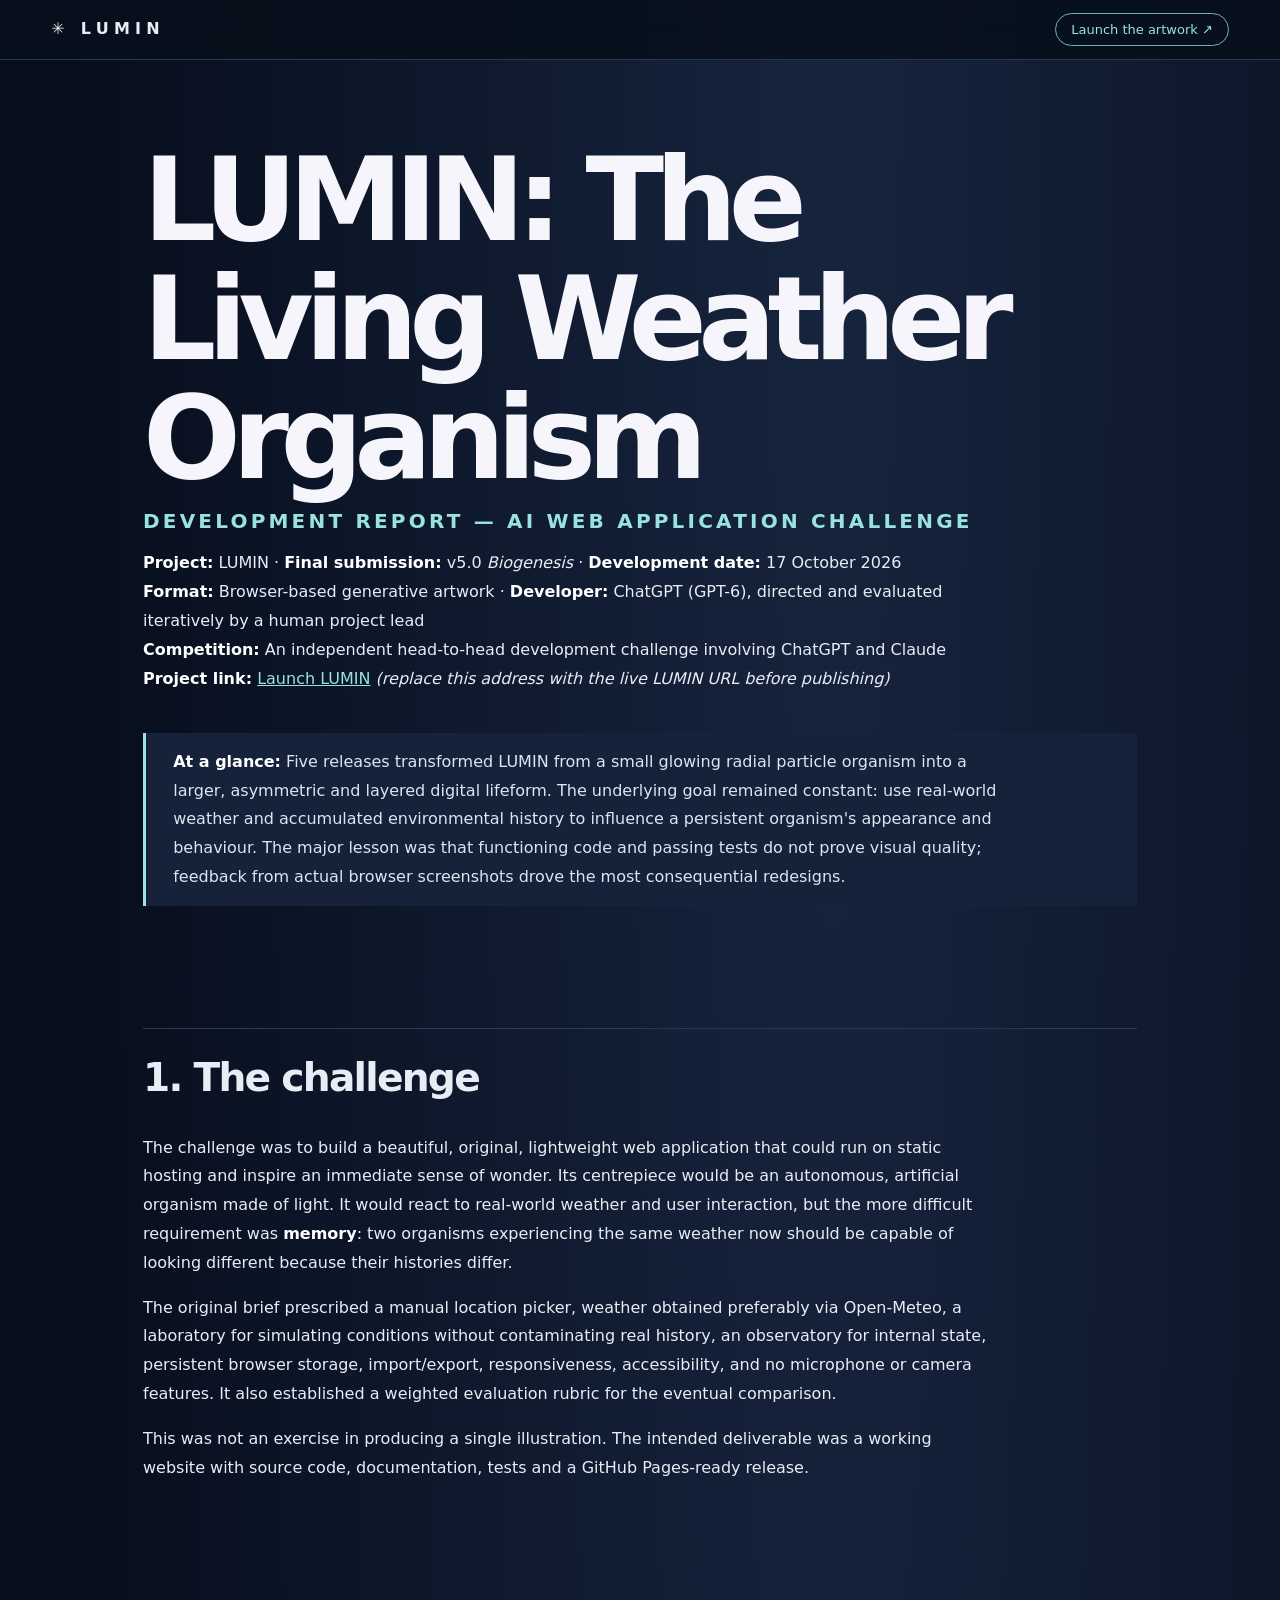
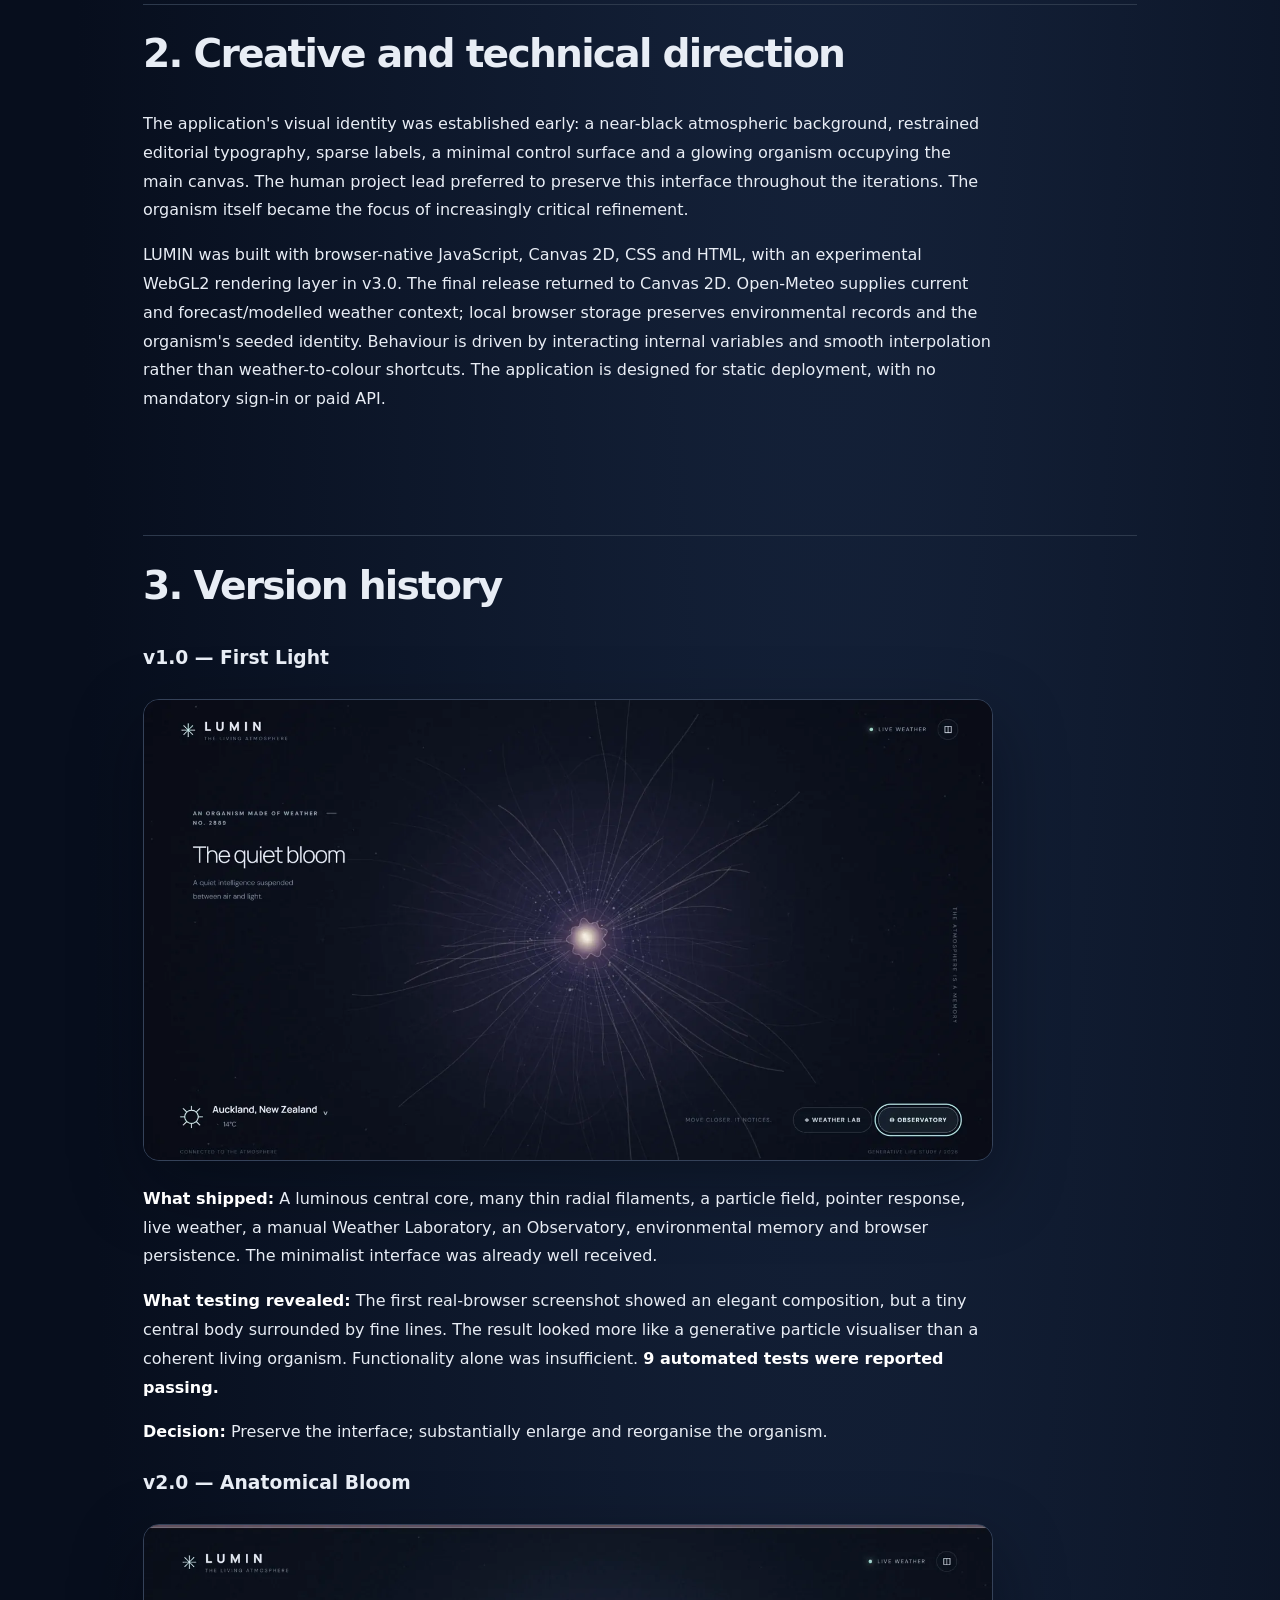
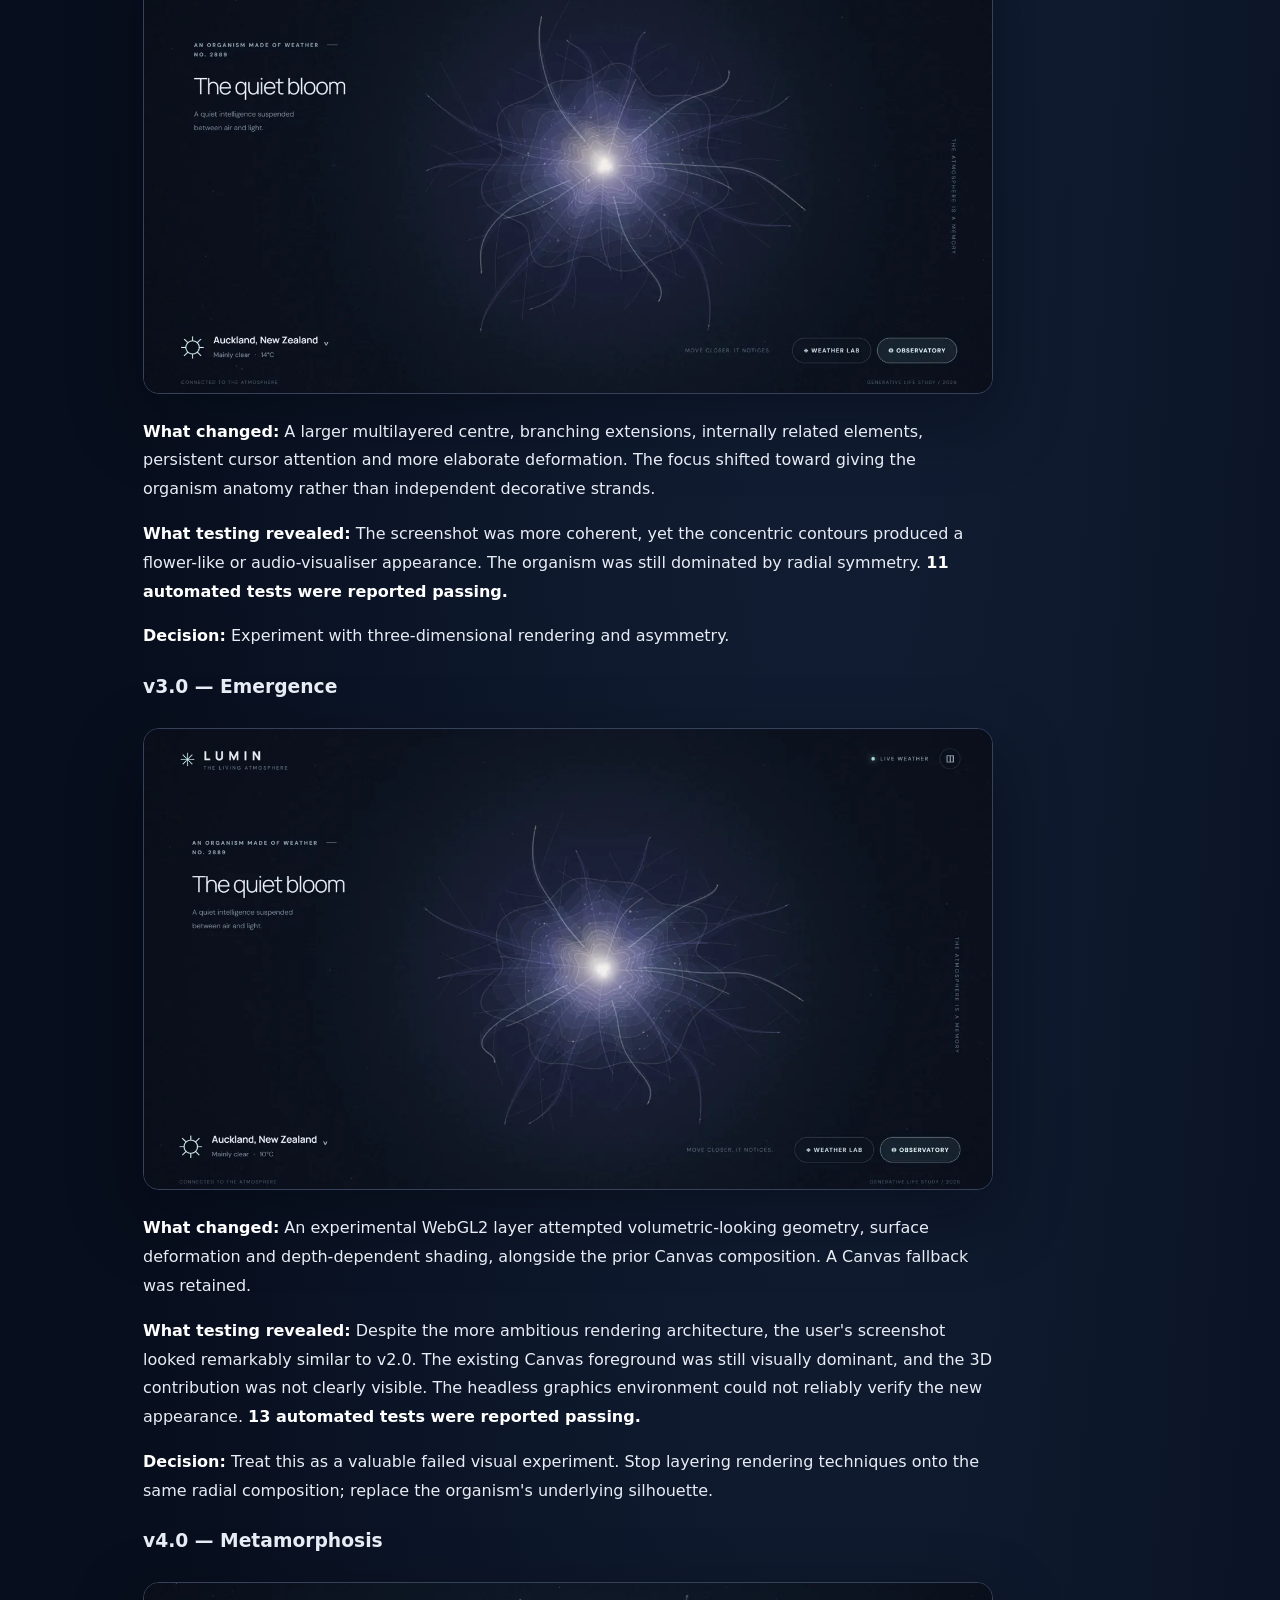
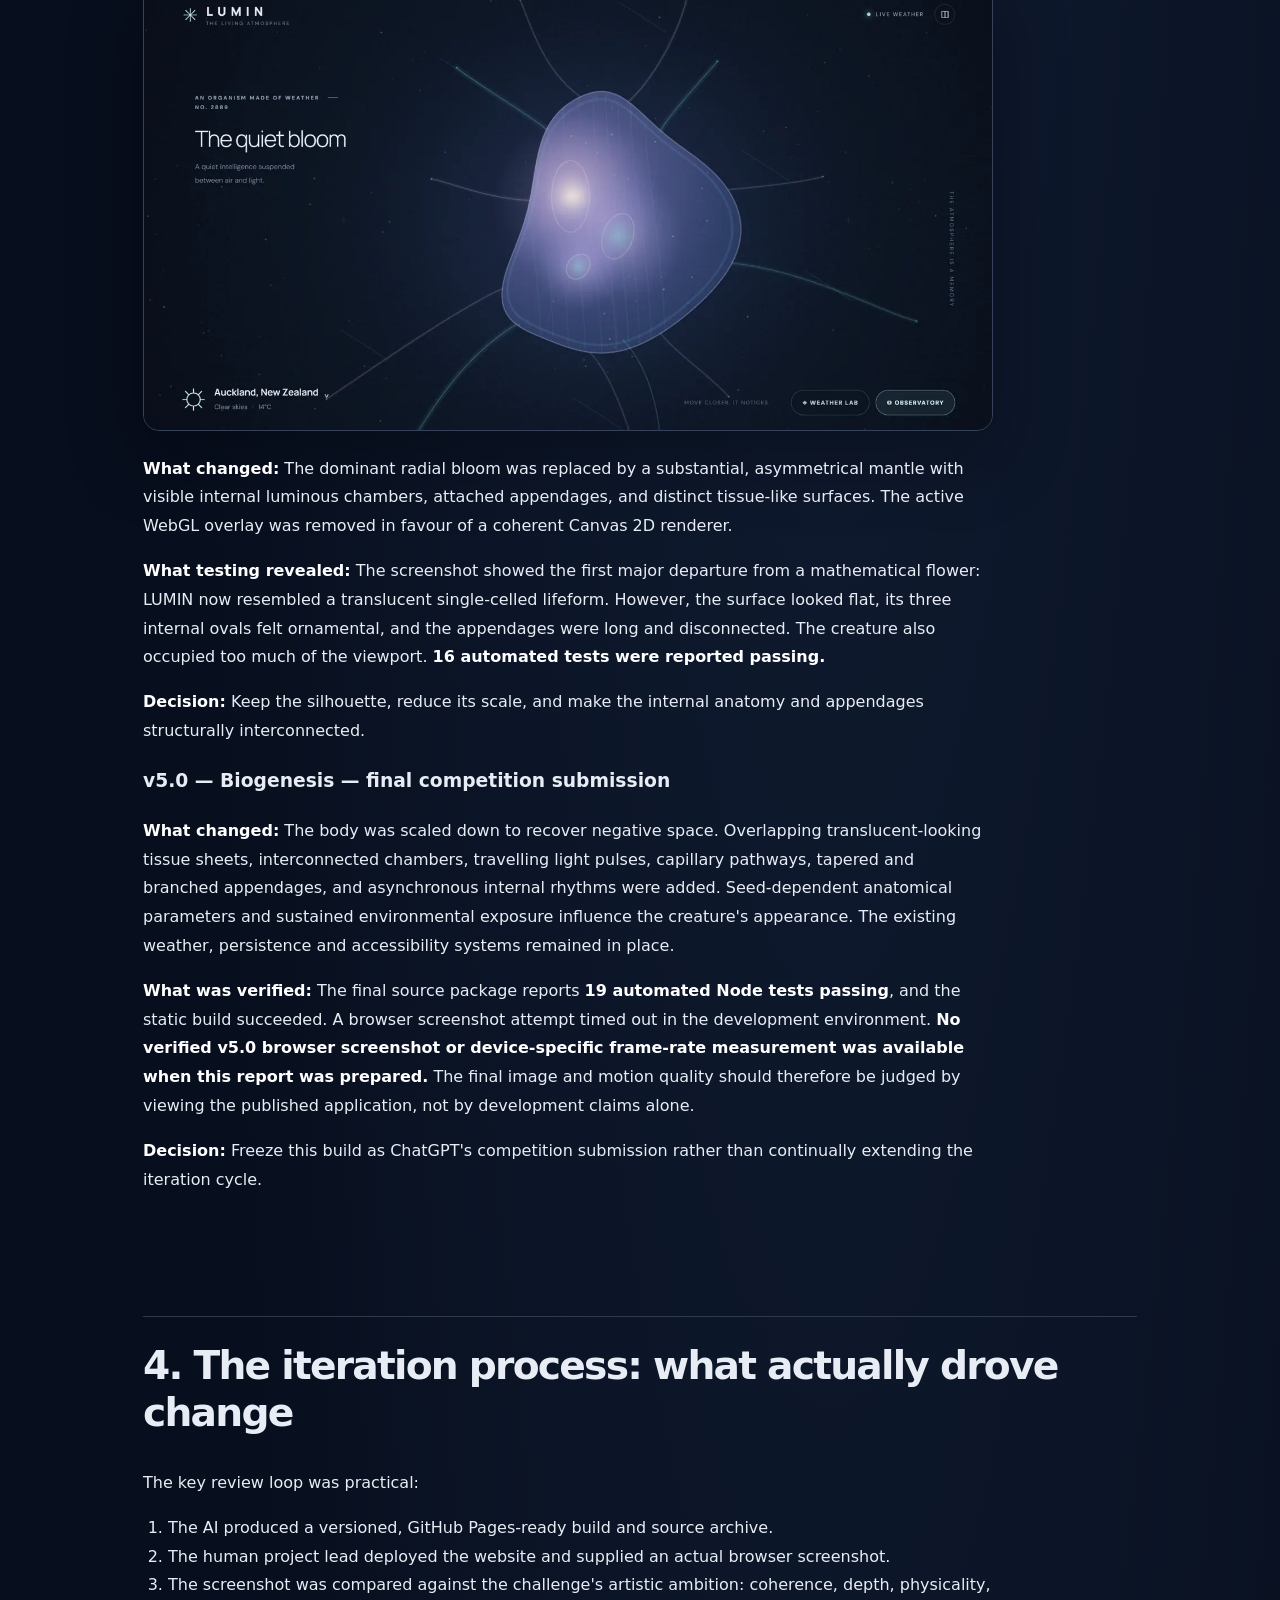
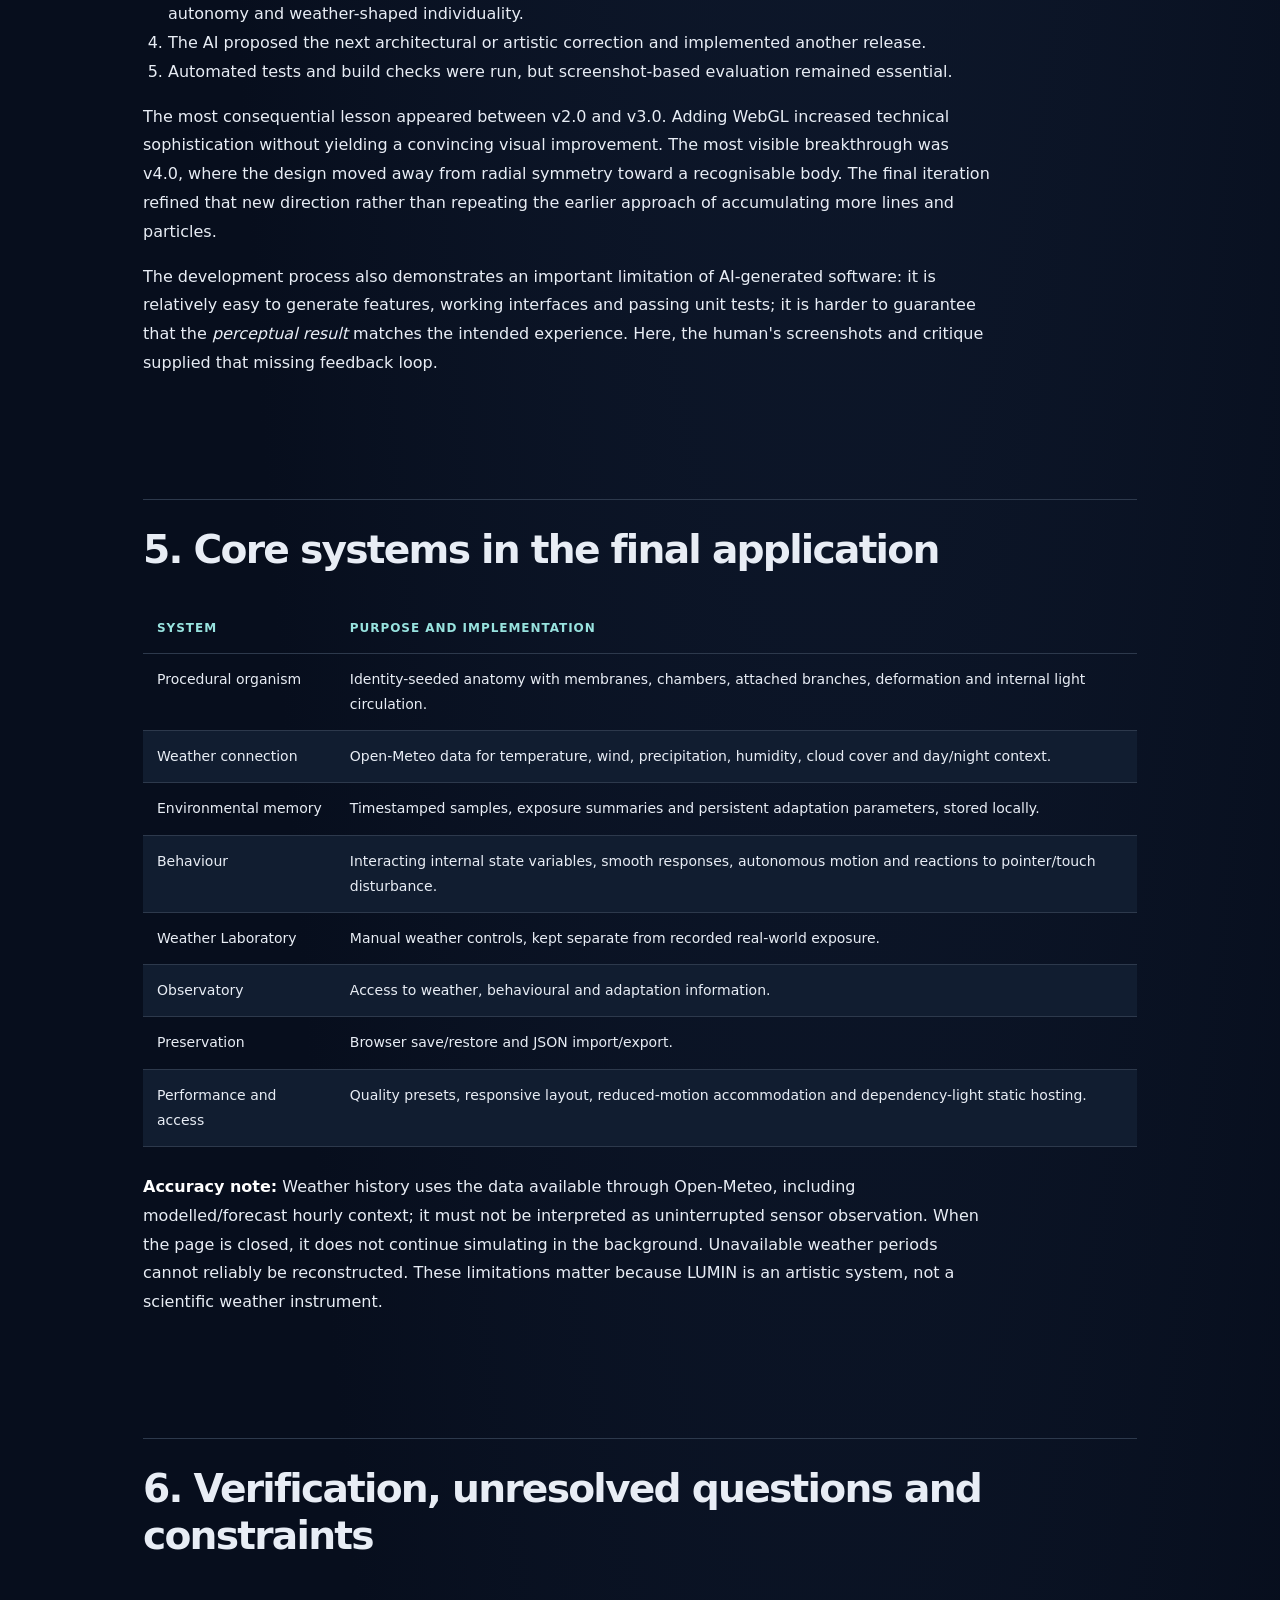
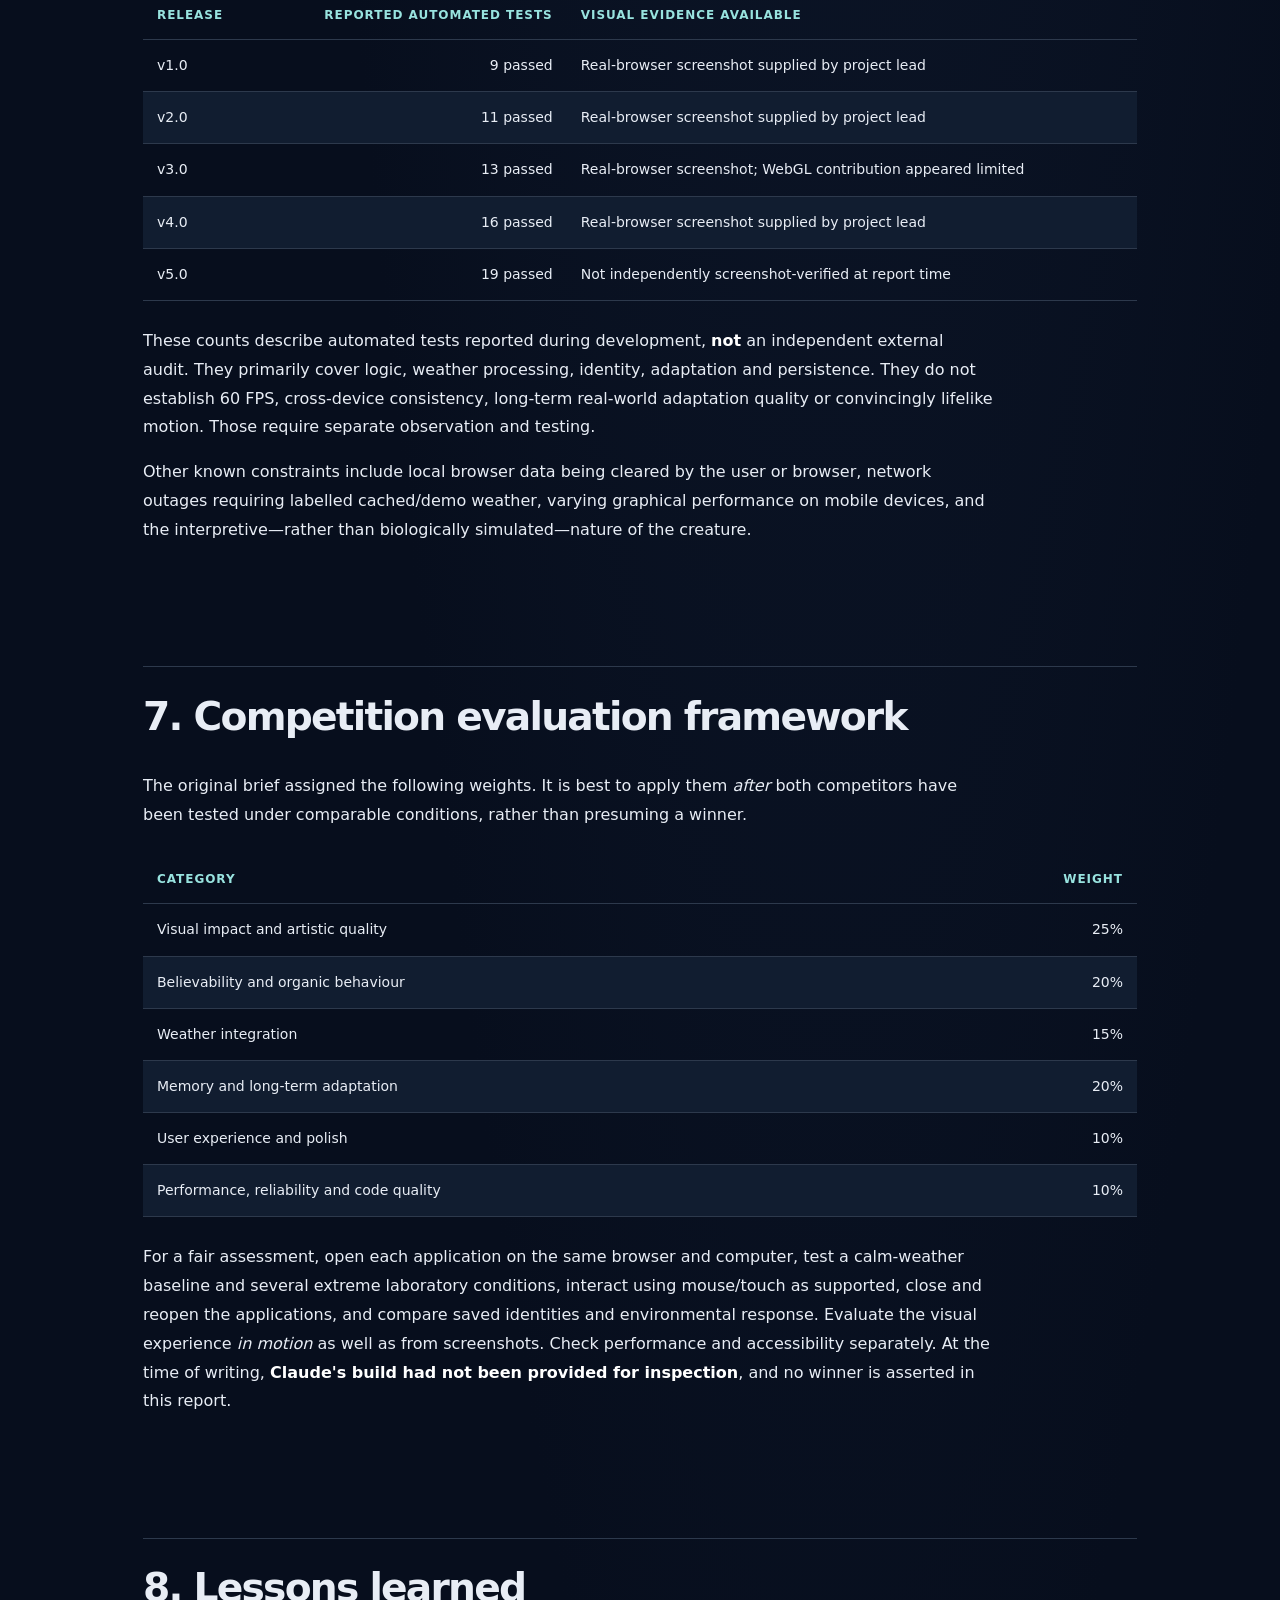
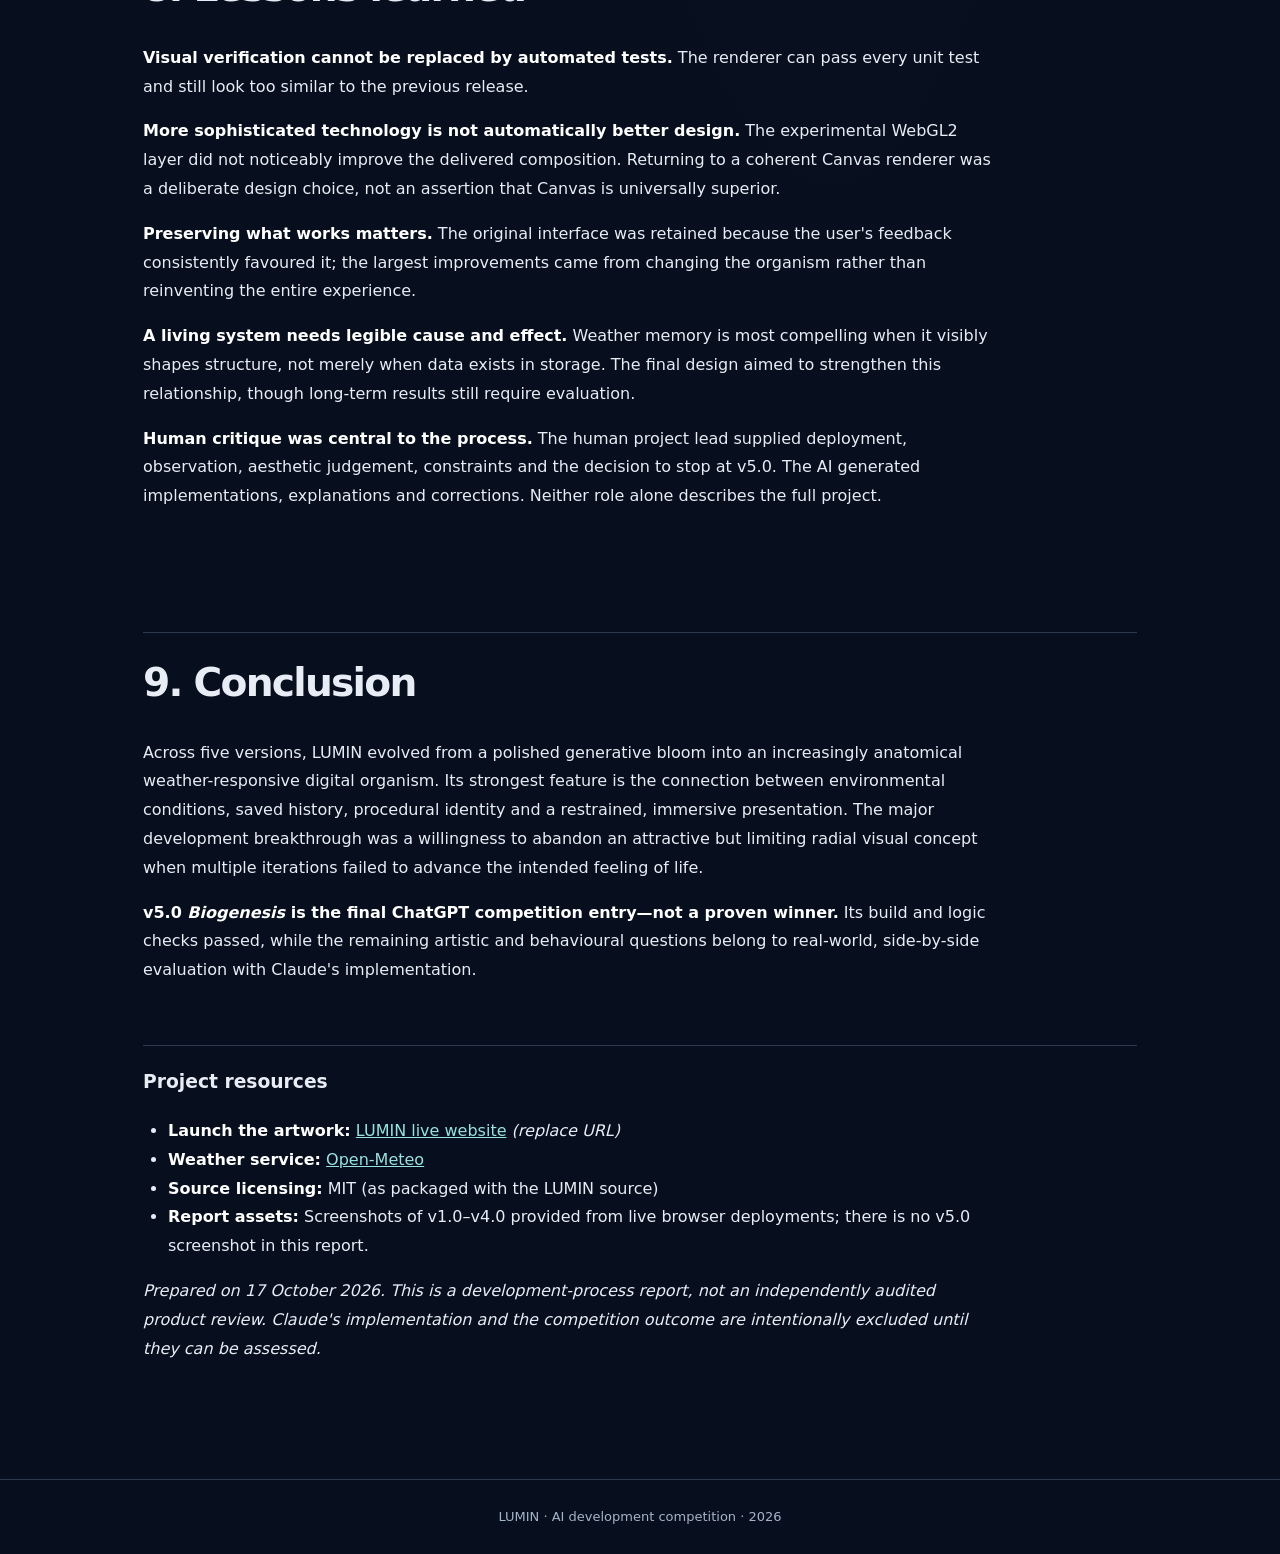
==== report/index.html @ cff42d7b "Add files via upload" ====
<!doctype html><html lang="en"><head><meta charset="utf-8"><meta name="viewport" content="width=device-width,initial-scale=1"><title>LUMIN — Development of a Living Weather Organism</title><meta name="description" content="Five versions of an AI-created living weather artwork, from First Light to Biogenesis."><style>
:root{color-scheme:dark;--bg:#070e1d;--line:#2d394c;--txt:#e8edf5;--sub:#a4b4c8;--accent:#98e3df}*{box-sizing:border-box}html{scroll-behavior:smooth}body{margin:0;background:radial-gradient(ellipse at 65% 0%,#16243d 0%,var(--bg) 65%);color:var(--txt);font:16px/1.8 system-ui,-apple-system,Segoe UI,sans-serif}a{color:var(--accent)}a:hover{color:white}.top{position:sticky;top:0;z-index:10;backdrop-filter:blur(18px);background:#07101be5;border-bottom:1px solid #27384a;display:flex;gap:24px;align-items:center;justify-content:space-between;padding:15px max(4vw,20px)}.brand{font-size:16px;font-weight:750;letter-spacing:.33em}.top a{font-size:13px;text-decoration:none}.pill{border:1px solid #6cb4bb;border-radius:40px;padding:8px 15px}main{max-width:1050px;margin:auto;padding:70px 28px 100px}h1{font-size:clamp(3.8rem,9vw,7.6rem);letter-spacing:-.075em;line-height:1.03;margin:.1em 0;color:#f6f5fb}h2{font-size:clamp(1.7rem,4vw,2.45rem);letter-spacing:-.045em;line-height:1.2;margin-top:3.1em;padding-top:.65em;border-top:1px solid var(--line)}h1+h2{border:0;padding:0;margin-top:.4em;font-size:1.25rem;text-transform:uppercase;letter-spacing:.16em;color:var(--accent)}p,li{max-width:850px}strong{color:#fff}blockquote{border-left:3px solid var(--accent);margin:2.5em 0;padding:.7em 1.5em;background:#15223a;color:#d6e8f0}blockquote p{margin:.2em}img{width:100%;display:block;border-radius:16px;border:1px solid #354259;box-shadow:0 25px 70px #02050a60;margin:1.5em 0}table{border-collapse:collapse;width:100%;font-size:14px;margin:26px 0}td,th{border-bottom:1px solid var(--line);padding:13px 14px;text-align:left;vertical-align:top}th{color:var(--accent);font-size:12px;letter-spacing:.08em;text-transform:uppercase}tr:nth-child(2n){background:#111d30}hr{border:0;border-top:1px solid var(--line);margin-top:60px}ol,ul{padding-left:25px}footer{padding:25px;text-align:center;border-top:1px solid var(--line);color:var(--sub);font-size:13px}@media(max-width:700px){main{padding:35px 18px}.top{padding:12px 15px}.top .pill{font-size:11px}table{font-size:12px}td,th{padding:8px}h2{margin-top:2.1em}}
</style></head><body><header class="top"><span class="brand">✳ LUMIN</span><nav><a class="pill" href="https://YOUR-USERNAME.github.io/LUMIN/">Launch the artwork ↗</a></nav></header><main><h1>LUMIN: The Living Weather Organism</h1>
<h2>Development report — AI web application challenge</h2>
<p><strong>Project:</strong> LUMIN · <strong>Final submission:</strong> v5.0 <em>Biogenesis</em> · <strong>Development date:</strong> 17 October 2026<br />
<strong>Format:</strong> Browser-based generative artwork · <strong>Developer:</strong> ChatGPT (GPT-6), directed and evaluated iteratively by a human project lead<br />
<strong>Competition:</strong> An independent head-to-head development challenge involving ChatGPT and Claude<br />
<strong>Project link:</strong> <a href="https://YOUR-USERNAME.github.io/LUMIN/">Launch LUMIN</a> <em>(replace this address with the live LUMIN URL before publishing)</em></p>
<blockquote>
<p><strong>At a glance:</strong> Five releases transformed LUMIN from a small glowing radial particle organism into a larger, asymmetric and layered digital lifeform. The underlying goal remained constant: use real-world weather and accumulated environmental history to influence a persistent organism's appearance and behaviour. The major lesson was that functioning code and passing tests do not prove visual quality; feedback from actual browser screenshots drove the most consequential redesigns.</p>
</blockquote>
<h2>1. The challenge</h2>
<p>The challenge was to build a beautiful, original, lightweight web application that could run on static hosting and inspire an immediate sense of wonder. Its centrepiece would be an autonomous, artificial organism made of light. It would react to real-world weather and user interaction, but the more difficult requirement was <strong>memory</strong>: two organisms experiencing the same weather now should be capable of looking different because their histories differ.</p>
<p>The original brief prescribed a manual location picker, weather obtained preferably via Open-Meteo, a laboratory for simulating conditions without contaminating real history, an observatory for internal state, persistent browser storage, import/export, responsiveness, accessibility, and no microphone or camera features. It also established a weighted evaluation rubric for the eventual comparison.</p>
<p>This was not an exercise in producing a single illustration. The intended deliverable was a working website with source code, documentation, tests and a GitHub Pages-ready release.</p>
<h2>2. Creative and technical direction</h2>
<p>The application's visual identity was established early: a near-black atmospheric background, restrained editorial typography, sparse labels, a minimal control surface and a glowing organism occupying the main canvas. The human project lead preferred to preserve this interface throughout the iterations. The organism itself became the focus of increasingly critical refinement.</p>
<p>LUMIN was built with browser-native JavaScript, Canvas 2D, CSS and HTML, with an experimental WebGL2 rendering layer in v3.0. The final release returned to Canvas 2D. Open-Meteo supplies current and forecast/modelled weather context; local browser storage preserves environmental records and the organism's seeded identity. Behaviour is driven by interacting internal variables and smooth interpolation rather than weather-to-colour shortcuts. The application is designed for static deployment, with no mandatory sign-in or paid API.</p>
<h2>3. Version history</h2>
<h3>v1.0 — First Light</h3>
<p><img src="assets/lumin-v1.webp" alt="LUMIN v1.0 screenshot" /></p>
<p><strong>What shipped:</strong> A luminous central core, many thin radial filaments, a particle field, pointer response, live weather, a manual Weather Laboratory, an Observatory, environmental memory and browser persistence. The minimalist interface was already well received.</p>
<p><strong>What testing revealed:</strong> The first real-browser screenshot showed an elegant composition, but a tiny central body surrounded by fine lines. The result looked more like a generative particle visualiser than a coherent living organism. Functionality alone was insufficient. <strong>9 automated tests were reported passing.</strong></p>
<p><strong>Decision:</strong> Preserve the interface; substantially enlarge and reorganise the organism.</p>
<h3>v2.0 — Anatomical Bloom</h3>
<p><img src="assets/lumin-v2.webp" alt="LUMIN v2.0 screenshot" /></p>
<p><strong>What changed:</strong> A larger multilayered centre, branching extensions, internally related elements, persistent cursor attention and more elaborate deformation. The focus shifted toward giving the organism anatomy rather than independent decorative strands.</p>
<p><strong>What testing revealed:</strong> The screenshot was more coherent, yet the concentric contours produced a flower-like or audio-visualiser appearance. The organism was still dominated by radial symmetry. <strong>11 automated tests were reported passing.</strong></p>
<p><strong>Decision:</strong> Experiment with three-dimensional rendering and asymmetry.</p>
<h3>v3.0 — Emergence</h3>
<p><img src="assets/lumin-v3.webp" alt="LUMIN v3.0 screenshot" /></p>
<p><strong>What changed:</strong> An experimental WebGL2 layer attempted volumetric-looking geometry, surface deformation and depth-dependent shading, alongside the prior Canvas composition. A Canvas fallback was retained.</p>
<p><strong>What testing revealed:</strong> Despite the more ambitious rendering architecture, the user's screenshot looked remarkably similar to v2.0. The existing Canvas foreground was still visually dominant, and the 3D contribution was not clearly visible. The headless graphics environment could not reliably verify the new appearance. <strong>13 automated tests were reported passing.</strong></p>
<p><strong>Decision:</strong> Treat this as a valuable failed visual experiment. Stop layering rendering techniques onto the same radial composition; replace the organism's underlying silhouette.</p>
<h3>v4.0 — Metamorphosis</h3>
<p><img src="assets/lumin-v4.webp" alt="LUMIN v4.0 screenshot" /></p>
<p><strong>What changed:</strong> The dominant radial bloom was replaced by a substantial, asymmetrical mantle with visible internal luminous chambers, attached appendages, and distinct tissue-like surfaces. The active WebGL overlay was removed in favour of a coherent Canvas 2D renderer.</p>
<p><strong>What testing revealed:</strong> The screenshot showed the first major departure from a mathematical flower: LUMIN now resembled a translucent single-celled lifeform. However, the surface looked flat, its three internal ovals felt ornamental, and the appendages were long and disconnected. The creature also occupied too much of the viewport. <strong>16 automated tests were reported passing.</strong></p>
<p><strong>Decision:</strong> Keep the silhouette, reduce its scale, and make the internal anatomy and appendages structurally interconnected.</p>
<h3>v5.0 — Biogenesis — final competition submission</h3>
<p><strong>What changed:</strong> The body was scaled down to recover negative space. Overlapping translucent-looking tissue sheets, interconnected chambers, travelling light pulses, capillary pathways, tapered and branched appendages, and asynchronous internal rhythms were added. Seed-dependent anatomical parameters and sustained environmental exposure influence the creature's appearance. The existing weather, persistence and accessibility systems remained in place.</p>
<p><strong>What was verified:</strong> The final source package reports <strong>19 automated Node tests passing</strong>, and the static build succeeded. A browser screenshot attempt timed out in the development environment. <strong>No verified v5.0 browser screenshot or device-specific frame-rate measurement was available when this report was prepared.</strong> The final image and motion quality should therefore be judged by viewing the published application, not by development claims alone.</p>
<p><strong>Decision:</strong> Freeze this build as ChatGPT's competition submission rather than continually extending the iteration cycle.</p>
<h2>4. The iteration process: what actually drove change</h2>
<p>The key review loop was practical:</p>
<ol>
<li>The AI produced a versioned, GitHub Pages-ready build and source archive.</li>
<li>The human project lead deployed the website and supplied an actual browser screenshot.</li>
<li>The screenshot was compared against the challenge's artistic ambition: coherence, depth, physicality, autonomy and weather-shaped individuality.</li>
<li>The AI proposed the next architectural or artistic correction and implemented another release.</li>
<li>Automated tests and build checks were run, but screenshot-based evaluation remained essential.</li>
</ol>
<p>The most consequential lesson appeared between v2.0 and v3.0. Adding WebGL increased technical sophistication without yielding a convincing visual improvement. The most visible breakthrough was v4.0, where the design moved away from radial symmetry toward a recognisable body. The final iteration refined that new direction rather than repeating the earlier approach of accumulating more lines and particles.</p>
<p>The development process also demonstrates an important limitation of AI-generated software: it is relatively easy to generate features, working interfaces and passing unit tests; it is harder to guarantee that the <em>perceptual result</em> matches the intended experience. Here, the human's screenshots and critique supplied that missing feedback loop.</p>
<h2>5. Core systems in the final application</h2>
<table>
<thead>
<tr>
  <th>System</th>
  <th>Purpose and implementation</th>
</tr>
</thead>
<tbody>
<tr>
  <td>Procedural organism</td>
  <td>Identity-seeded anatomy with membranes, chambers, attached branches, deformation and internal light circulation.</td>
</tr>
<tr>
  <td>Weather connection</td>
  <td>Open-Meteo data for temperature, wind, precipitation, humidity, cloud cover and day/night context.</td>
</tr>
<tr>
  <td>Environmental memory</td>
  <td>Timestamped samples, exposure summaries and persistent adaptation parameters, stored locally.</td>
</tr>
<tr>
  <td>Behaviour</td>
  <td>Interacting internal state variables, smooth responses, autonomous motion and reactions to pointer/touch disturbance.</td>
</tr>
<tr>
  <td>Weather Laboratory</td>
  <td>Manual weather controls, kept separate from recorded real-world exposure.</td>
</tr>
<tr>
  <td>Observatory</td>
  <td>Access to weather, behavioural and adaptation information.</td>
</tr>
<tr>
  <td>Preservation</td>
  <td>Browser save/restore and JSON import/export.</td>
</tr>
<tr>
  <td>Performance and access</td>
  <td>Quality presets, responsive layout, reduced-motion accommodation and dependency-light static hosting.</td>
</tr>
</tbody>
</table>
<p><strong>Accuracy note:</strong> Weather history uses the data available through Open-Meteo, including modelled/forecast hourly context; it must not be interpreted as uninterrupted sensor observation. When the page is closed, it does not continue simulating in the background. Unavailable weather periods cannot reliably be reconstructed. These limitations matter because LUMIN is an artistic system, not a scientific weather instrument.</p>
<h2>6. Verification, unresolved questions and constraints</h2>
<table>
<thead>
<tr>
  <th>Release</th>
  <th style="text-align:right">Reported automated tests</th>
  <th>Visual evidence available</th>
</tr>
</thead>
<tbody>
<tr>
  <td>v1.0</td>
  <td style="text-align:right">9 passed</td>
  <td>Real-browser screenshot supplied by project lead</td>
</tr>
<tr>
  <td>v2.0</td>
  <td style="text-align:right">11 passed</td>
  <td>Real-browser screenshot supplied by project lead</td>
</tr>
<tr>
  <td>v3.0</td>
  <td style="text-align:right">13 passed</td>
  <td>Real-browser screenshot; WebGL contribution appeared limited</td>
</tr>
<tr>
  <td>v4.0</td>
  <td style="text-align:right">16 passed</td>
  <td>Real-browser screenshot supplied by project lead</td>
</tr>
<tr>
  <td>v5.0</td>
  <td style="text-align:right">19 passed</td>
  <td>Not independently screenshot-verified at report time</td>
</tr>
</tbody>
</table>
<p>These counts describe automated tests reported during development, <strong>not</strong> an independent external audit. They primarily cover logic, weather processing, identity, adaptation and persistence. They do not establish 60 FPS, cross-device consistency, long-term real-world adaptation quality or convincingly lifelike motion. Those require separate observation and testing.</p>
<p>Other known constraints include local browser data being cleared by the user or browser, network outages requiring labelled cached/demo weather, varying graphical performance on mobile devices, and the interpretive—rather than biologically simulated—nature of the creature.</p>
<h2>7. Competition evaluation framework</h2>
<p>The original brief assigned the following weights. It is best to apply them <em>after</em> both competitors have been tested under comparable conditions, rather than presuming a winner.</p>
<table>
<thead>
<tr>
  <th>Category</th>
  <th style="text-align:right">Weight</th>
</tr>
</thead>
<tbody>
<tr>
  <td>Visual impact and artistic quality</td>
  <td style="text-align:right">25%</td>
</tr>
<tr>
  <td>Believability and organic behaviour</td>
  <td style="text-align:right">20%</td>
</tr>
<tr>
  <td>Weather integration</td>
  <td style="text-align:right">15%</td>
</tr>
<tr>
  <td>Memory and long-term adaptation</td>
  <td style="text-align:right">20%</td>
</tr>
<tr>
  <td>User experience and polish</td>
  <td style="text-align:right">10%</td>
</tr>
<tr>
  <td>Performance, reliability and code quality</td>
  <td style="text-align:right">10%</td>
</tr>
</tbody>
</table>
<p>For a fair assessment, open each application on the same browser and computer, test a calm-weather baseline and several extreme laboratory conditions, interact using mouse/touch as supported, close and reopen the applications, and compare saved identities and environmental response. Evaluate the visual experience <em>in motion</em> as well as from screenshots. Check performance and accessibility separately. At the time of writing, <strong>Claude's build had not been provided for inspection</strong>, and no winner is asserted in this report.</p>
<h2>8. Lessons learned</h2>
<p><strong>Visual verification cannot be replaced by automated tests.</strong> The renderer can pass every unit test and still look too similar to the previous release.</p>
<p><strong>More sophisticated technology is not automatically better design.</strong> The experimental WebGL2 layer did not noticeably improve the delivered composition. Returning to a coherent Canvas renderer was a deliberate design choice, not an assertion that Canvas is universally superior.</p>
<p><strong>Preserving what works matters.</strong> The original interface was retained because the user's feedback consistently favoured it; the largest improvements came from changing the organism rather than reinventing the entire experience.</p>
<p><strong>A living system needs legible cause and effect.</strong> Weather memory is most compelling when it visibly shapes structure, not merely when data exists in storage. The final design aimed to strengthen this relationship, though long-term results still require evaluation.</p>
<p><strong>Human critique was central to the process.</strong> The human project lead supplied deployment, observation, aesthetic judgement, constraints and the decision to stop at v5.0. The AI generated implementations, explanations and corrections. Neither role alone describes the full project.</p>
<h2>9. Conclusion</h2>
<p>Across five versions, LUMIN evolved from a polished generative bloom into an increasingly anatomical weather-responsive digital organism. Its strongest feature is the connection between environmental conditions, saved history, procedural identity and a restrained, immersive presentation. The major development breakthrough was a willingness to abandon an attractive but limiting radial visual concept when multiple iterations failed to advance the intended feeling of life.</p>
<p><strong>v5.0 <em>Biogenesis</em> is the final ChatGPT competition entry—not a proven winner.</strong> Its build and logic checks passed, while the remaining artistic and behavioural questions belong to real-world, side-by-side evaluation with Claude's implementation.</p>
<hr />
<h3>Project resources</h3>
<ul>
<li><strong>Launch the artwork:</strong> <a href="https://YOUR-USERNAME.github.io/LUMIN/">LUMIN live website</a> <em>(replace URL)</em></li>
<li><strong>Weather service:</strong> <a href="https://open-meteo.com/">Open-Meteo</a></li>
<li><strong>Source licensing:</strong> MIT (as packaged with the LUMIN source)</li>
<li><strong>Report assets:</strong> Screenshots of v1.0–v4.0 provided from live browser deployments; there is no v5.0 screenshot in this report.</li>
</ul>
<p><em>Prepared on 17 October 2026. This is a development-process report, not an independently audited product review. Claude's implementation and the competition outcome are intentionally excluded until they can be assessed.</em></p>
</main><footer>LUMIN · AI development competition · 2026</footer></body></html>
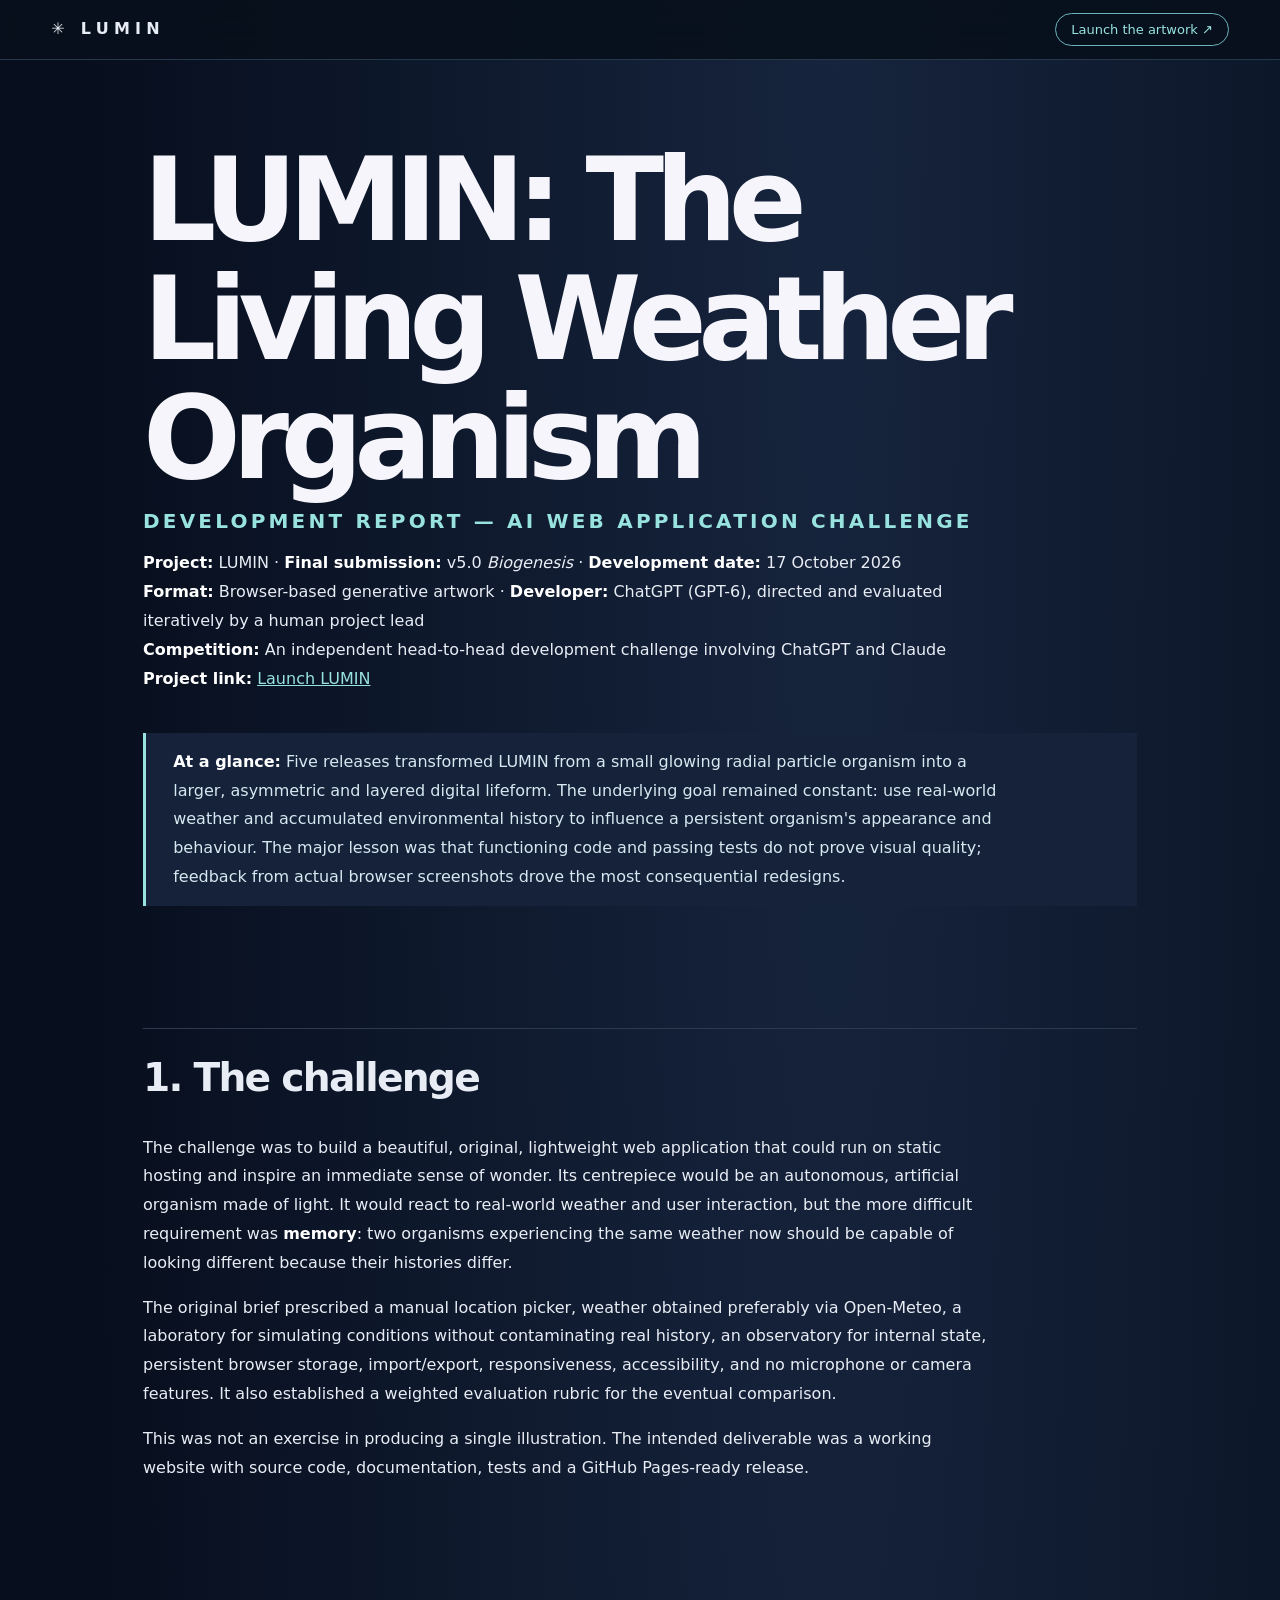
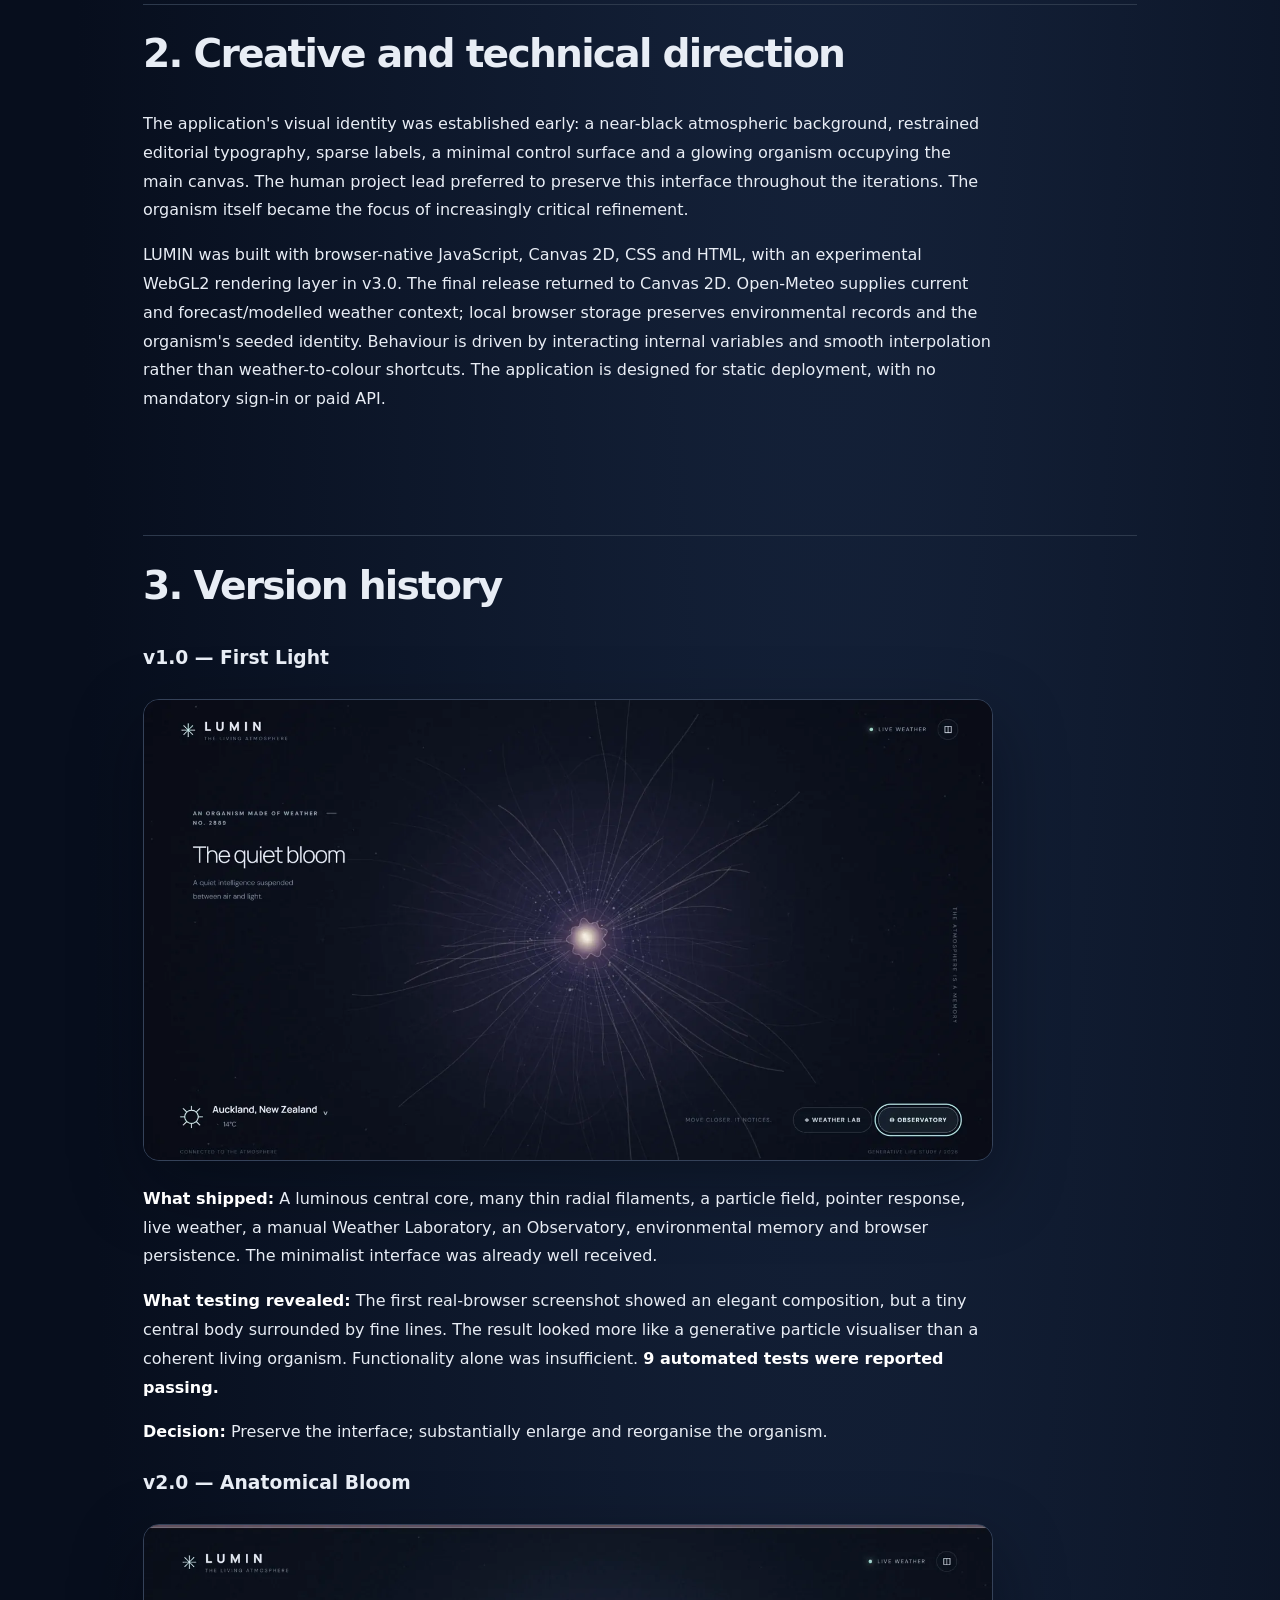
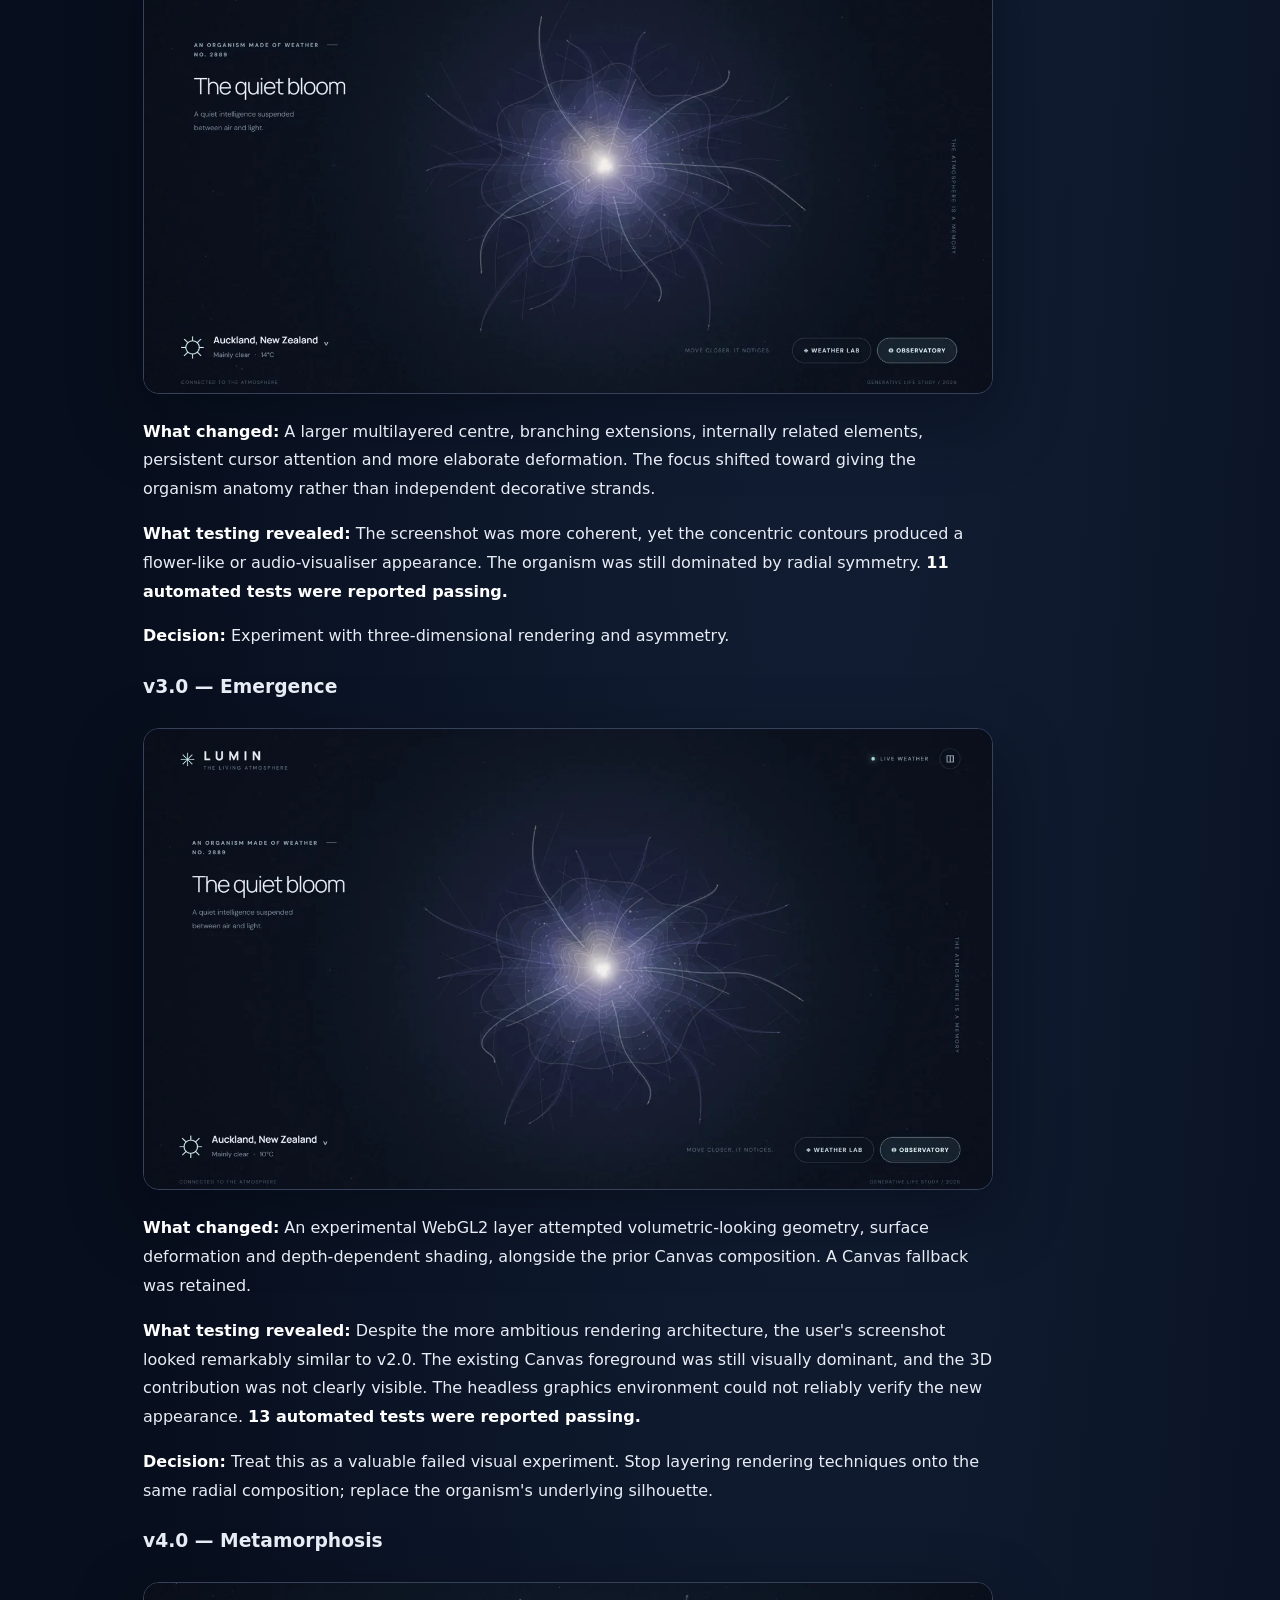
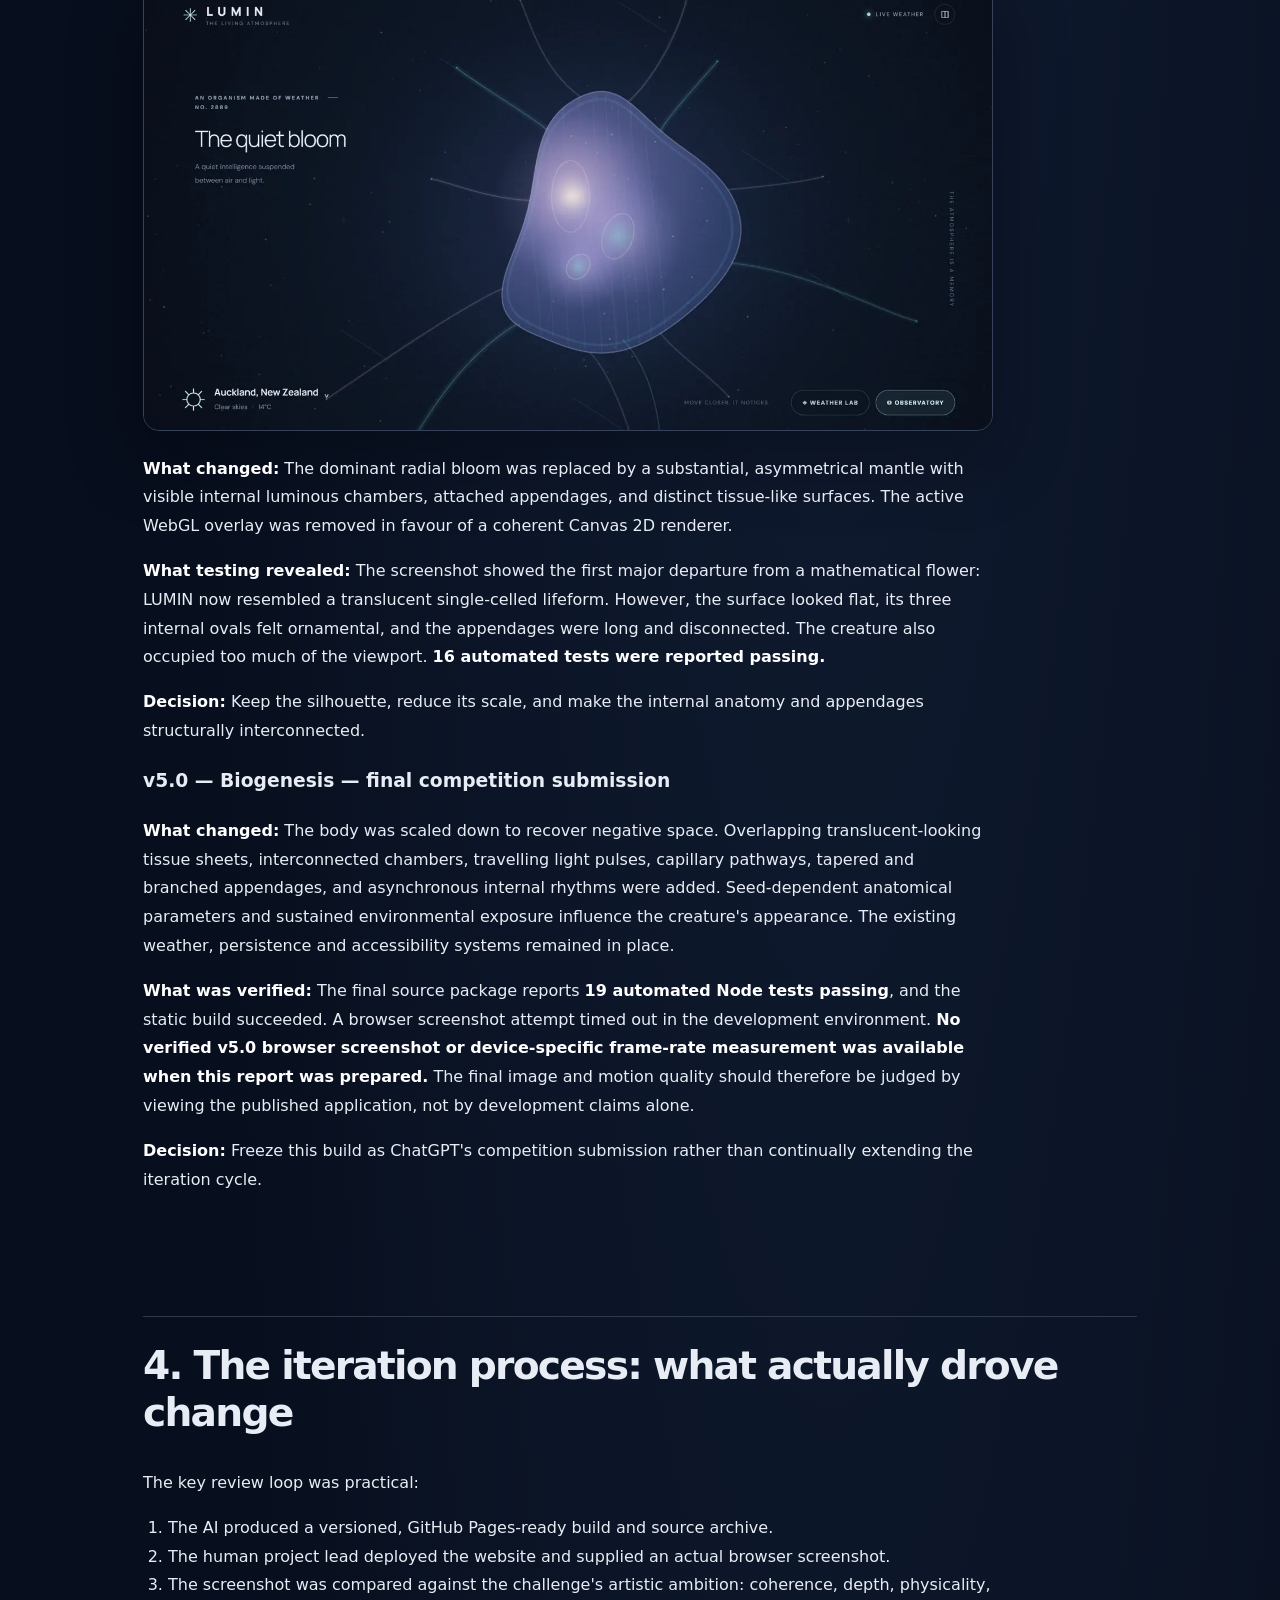
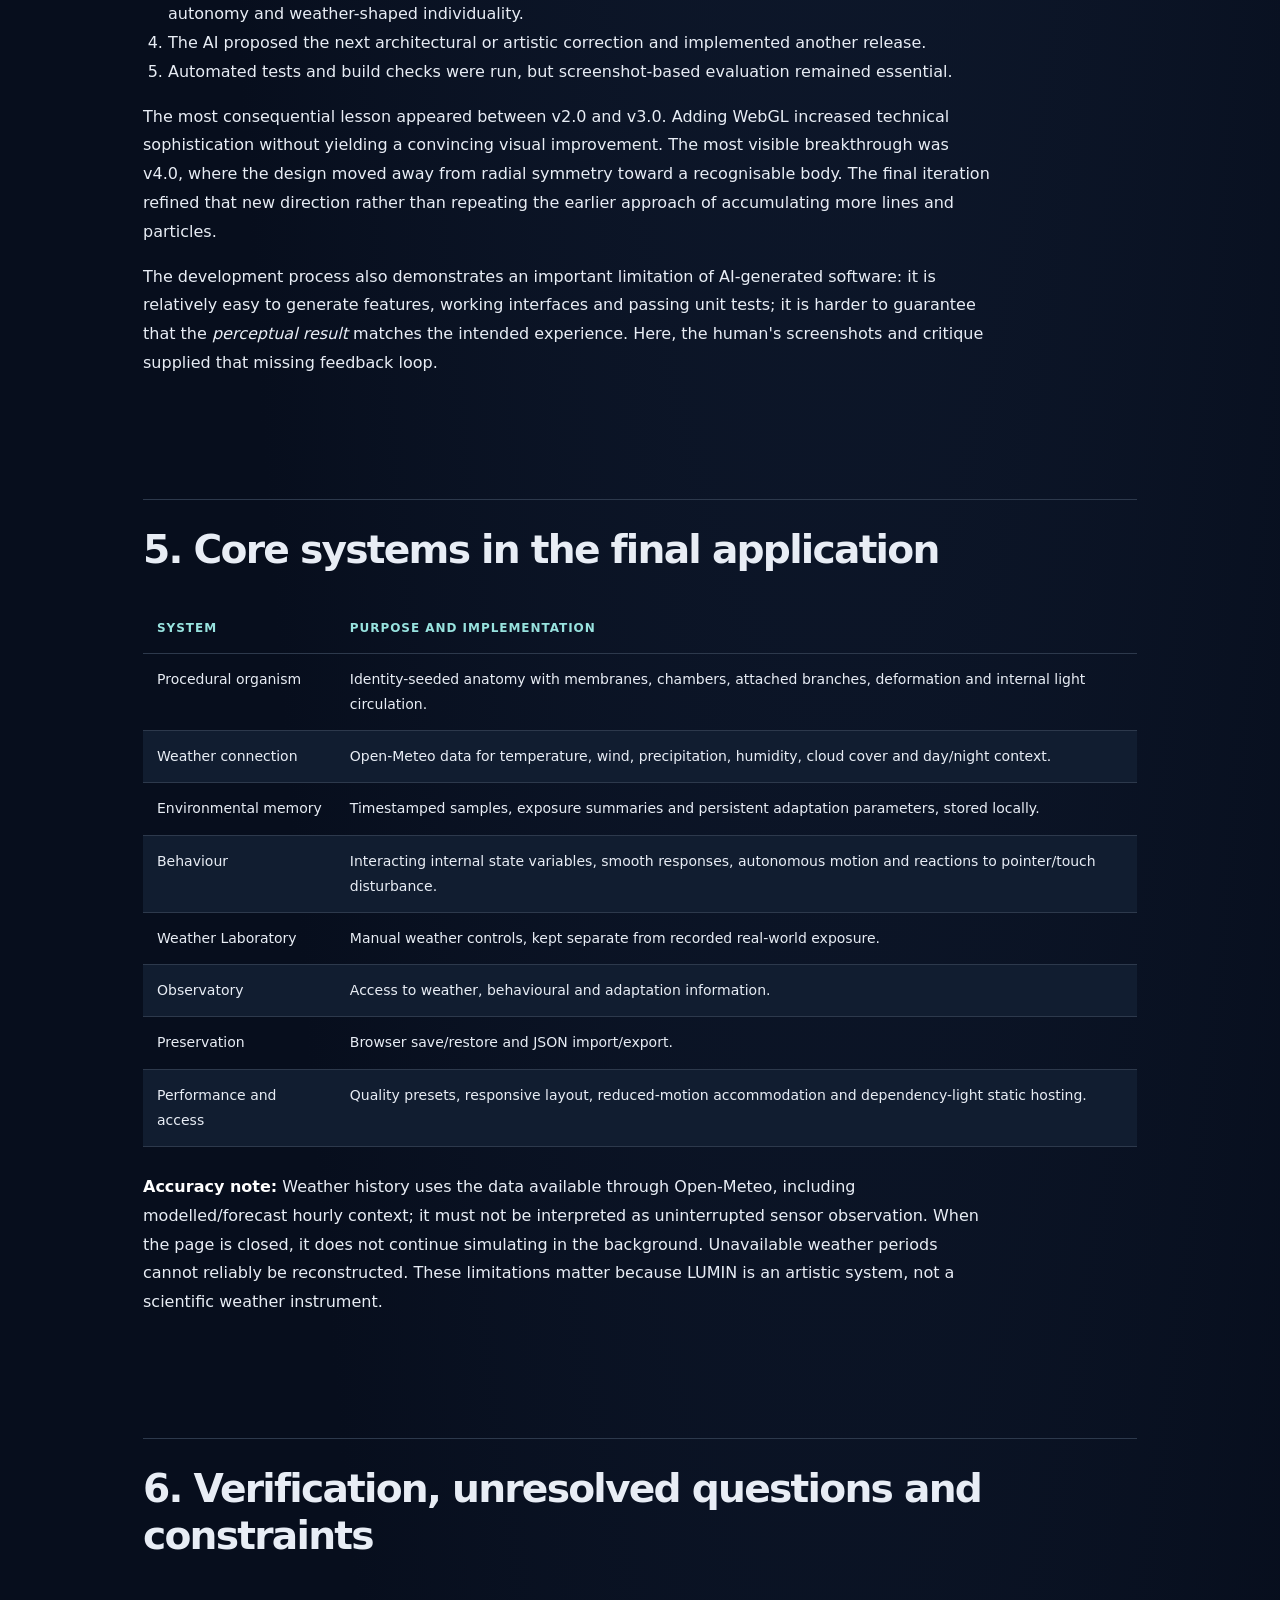
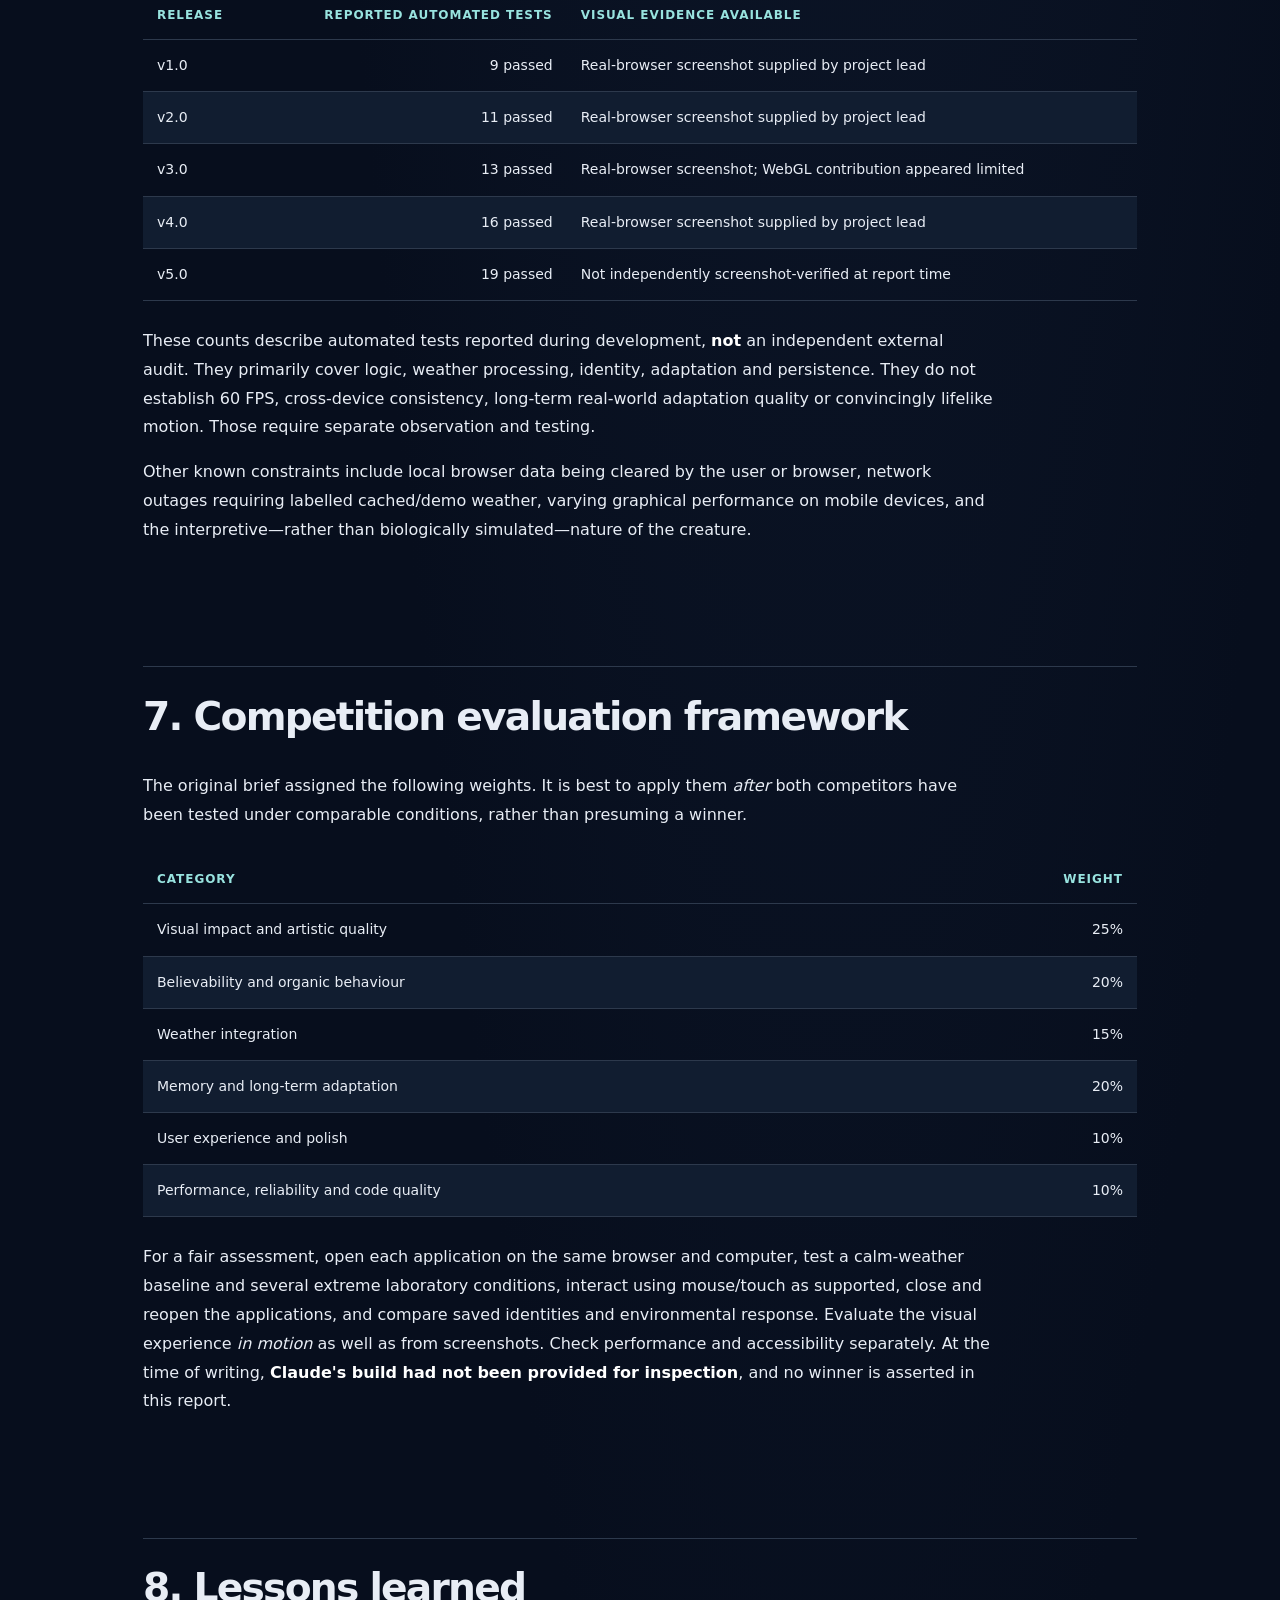
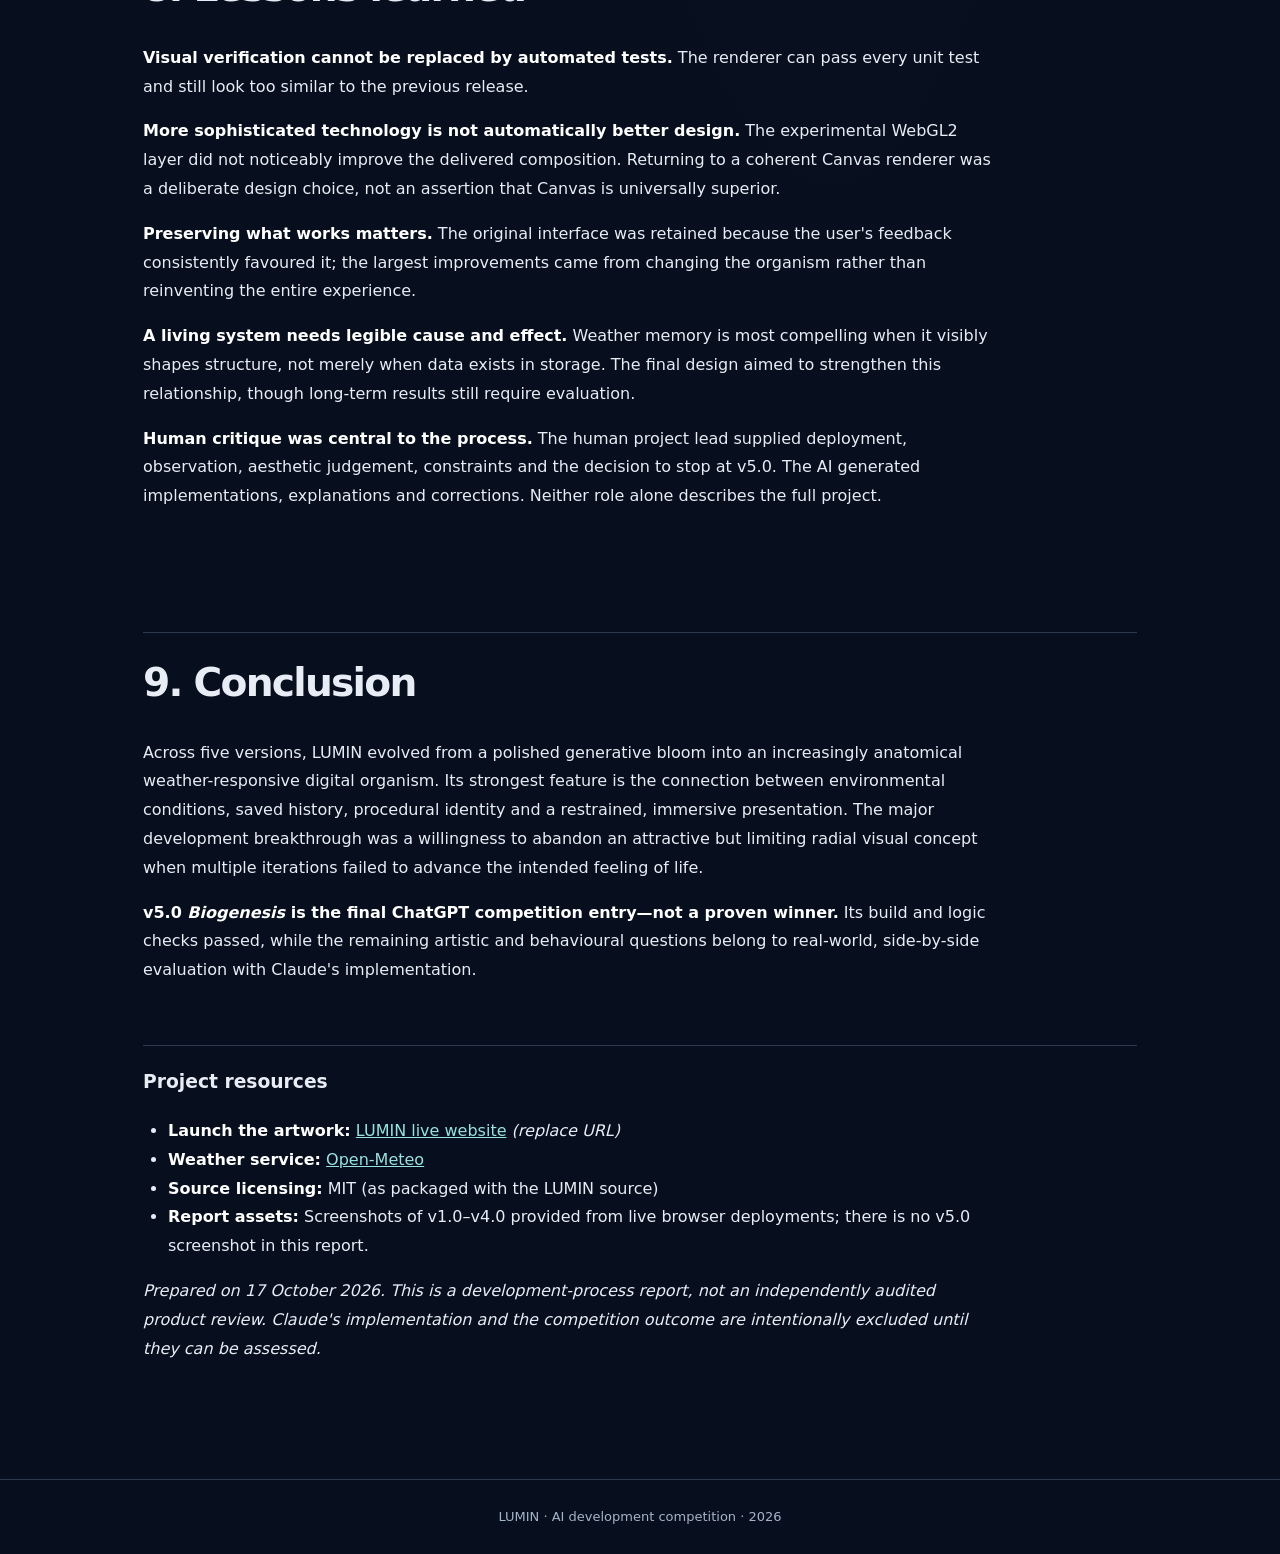
==== commit 22e26375: "Update index.html" ====
--- a/report/index.html
+++ b/report/index.html
@@ -1,11 +1,11 @@
 <!doctype html><html lang="en"><head><meta charset="utf-8"><meta name="viewport" content="width=device-width,initial-scale=1"><title>LUMIN — Development of a Living Weather Organism</title><meta name="description" content="Five versions of an AI-created living weather artwork, from First Light to Biogenesis."><style>
 :root{color-scheme:dark;--bg:#070e1d;--line:#2d394c;--txt:#e8edf5;--sub:#a4b4c8;--accent:#98e3df}*{box-sizing:border-box}html{scroll-behavior:smooth}body{margin:0;background:radial-gradient(ellipse at 65% 0%,#16243d 0%,var(--bg) 65%);color:var(--txt);font:16px/1.8 system-ui,-apple-system,Segoe UI,sans-serif}a{color:var(--accent)}a:hover{color:white}.top{position:sticky;top:0;z-index:10;backdrop-filter:blur(18px);background:#07101be5;border-bottom:1px solid #27384a;display:flex;gap:24px;align-items:center;justify-content:space-between;padding:15px max(4vw,20px)}.brand{font-size:16px;font-weight:750;letter-spacing:.33em}.top a{font-size:13px;text-decoration:none}.pill{border:1px solid #6cb4bb;border-radius:40px;padding:8px 15px}main{max-width:1050px;margin:auto;padding:70px 28px 100px}h1{font-size:clamp(3.8rem,9vw,7.6rem);letter-spacing:-.075em;line-height:1.03;margin:.1em 0;color:#f6f5fb}h2{font-size:clamp(1.7rem,4vw,2.45rem);letter-spacing:-.045em;line-height:1.2;margin-top:3.1em;padding-top:.65em;border-top:1px solid var(--line)}h1+h2{border:0;padding:0;margin-top:.4em;font-size:1.25rem;text-transform:uppercase;letter-spacing:.16em;color:var(--accent)}p,li{max-width:850px}strong{color:#fff}blockquote{border-left:3px solid var(--accent);margin:2.5em 0;padding:.7em 1.5em;background:#15223a;color:#d6e8f0}blockquote p{margin:.2em}img{width:100%;display:block;border-radius:16px;border:1px solid #354259;box-shadow:0 25px 70px #02050a60;margin:1.5em 0}table{border-collapse:collapse;width:100%;font-size:14px;margin:26px 0}td,th{border-bottom:1px solid var(--line);padding:13px 14px;text-align:left;vertical-align:top}th{color:var(--accent);font-size:12px;letter-spacing:.08em;text-transform:uppercase}tr:nth-child(2n){background:#111d30}hr{border:0;border-top:1px solid var(--line);margin-top:60px}ol,ul{padding-left:25px}footer{padding:25px;text-align:center;border-top:1px solid var(--line);color:var(--sub);font-size:13px}@media(max-width:700px){main{padding:35px 18px}.top{padding:12px 15px}.top .pill{font-size:11px}table{font-size:12px}td,th{padding:8px}h2{margin-top:2.1em}}
-</style></head><body><header class="top"><span class="brand">✳ LUMIN</span><nav><a class="pill" href="https://YOUR-USERNAME.github.io/LUMIN/">Launch the artwork ↗</a></nav></header><main><h1>LUMIN: The Living Weather Organism</h1>
+</style></head><body><header class="top"><span class="brand">✳ LUMIN</span><nav><a class="pill" href="https://DVExperiments.github.io/LUMIN/">Launch the artwork ↗</a></nav></header><main><h1>LUMIN: The Living Weather Organism</h1>
 <h2>Development report — AI web application challenge</h2>
 <p><strong>Project:</strong> LUMIN · <strong>Final submission:</strong> v5.0 <em>Biogenesis</em> · <strong>Development date:</strong> 17 October 2026<br />
 <strong>Format:</strong> Browser-based generative artwork · <strong>Developer:</strong> ChatGPT (GPT-6), directed and evaluated iteratively by a human project lead<br />
 <strong>Competition:</strong> An independent head-to-head development challenge involving ChatGPT and Claude<br />
-<strong>Project link:</strong> <a href="https://YOUR-USERNAME.github.io/LUMIN/">Launch LUMIN</a> <em>(replace this address with the live LUMIN URL before publishing)</em></p>
+<strong>Project link:</strong> <a href="https://DVExperiments.github.io/LUMIN/">Launch LUMIN</a></p>
 <blockquote>
 <p><strong>At a glance:</strong> Five releases transformed LUMIN from a small glowing radial particle organism into a larger, asymmetric and layered digital lifeform. The underlying goal remained constant: use real-world weather and accumulated environmental history to influence a persistent organism's appearance and behaviour. The major lesson was that functioning code and passing tests do not prove visual quality; feedback from actual browser screenshots drove the most consequential redesigns.</p>
 </blockquote>
@@ -190,4 +190,4 @@
 <li><strong>Report assets:</strong> Screenshots of v1.0–v4.0 provided from live browser deployments; there is no v5.0 screenshot in this report.</li>
 </ul>
 <p><em>Prepared on 17 October 2026. This is a development-process report, not an independently audited product review. Claude's implementation and the competition outcome are intentionally excluded until they can be assessed.</em></p>
-</main><footer>LUMIN · AI development competition · 2026</footer></body></html>+</main><footer>LUMIN · AI development competition · 2026</footer></body></html>
